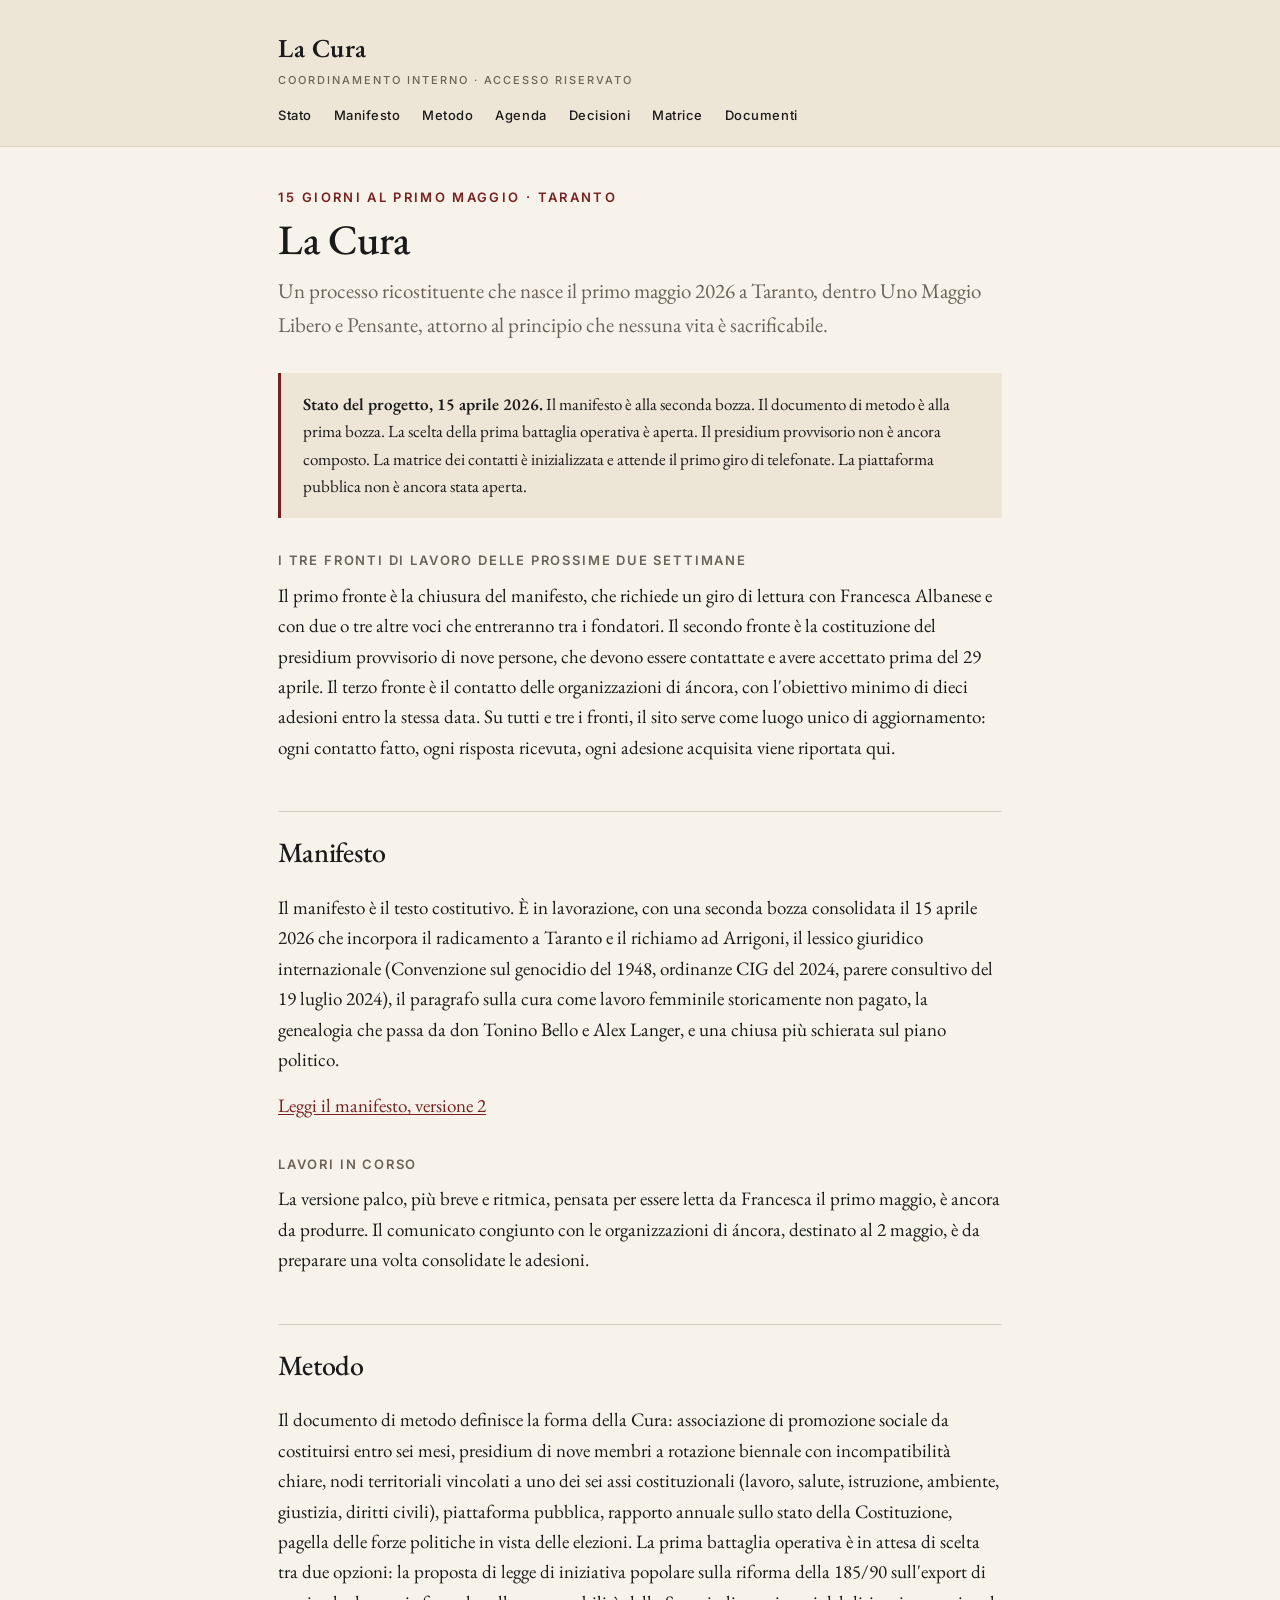
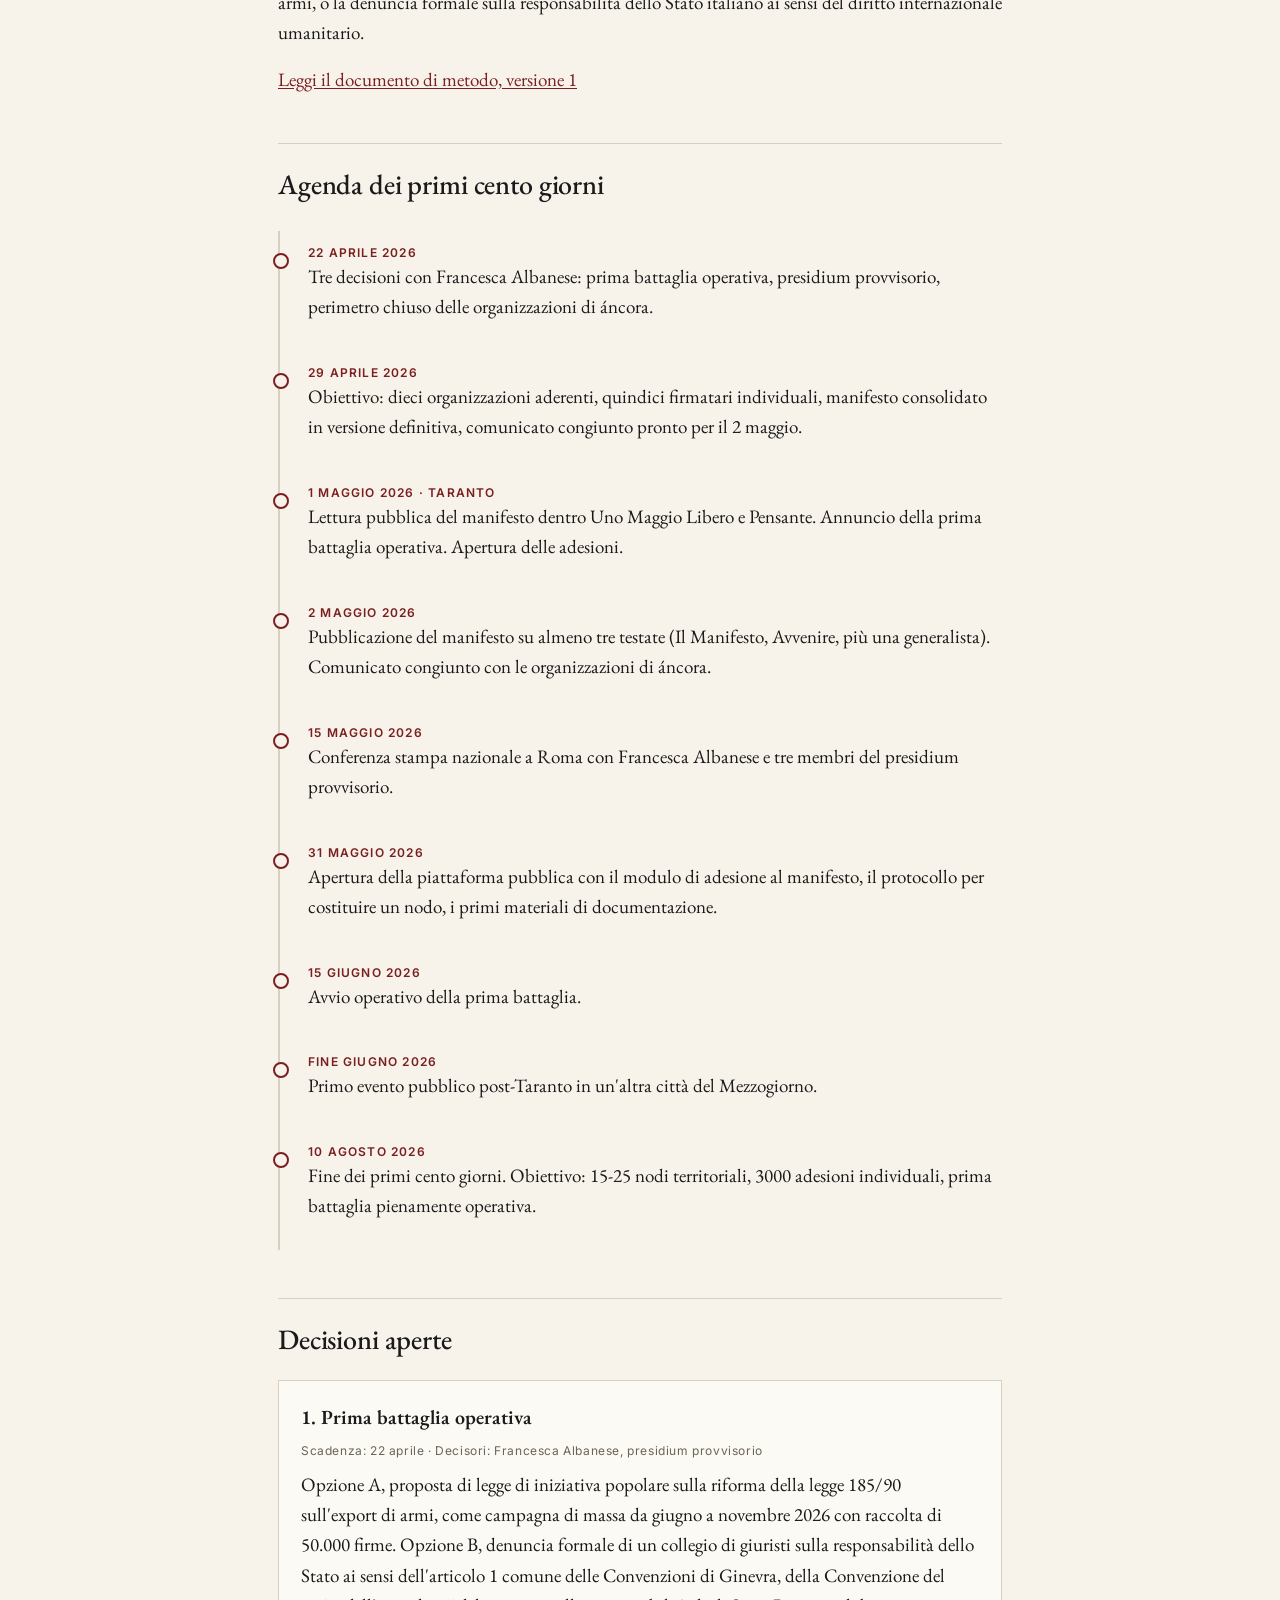
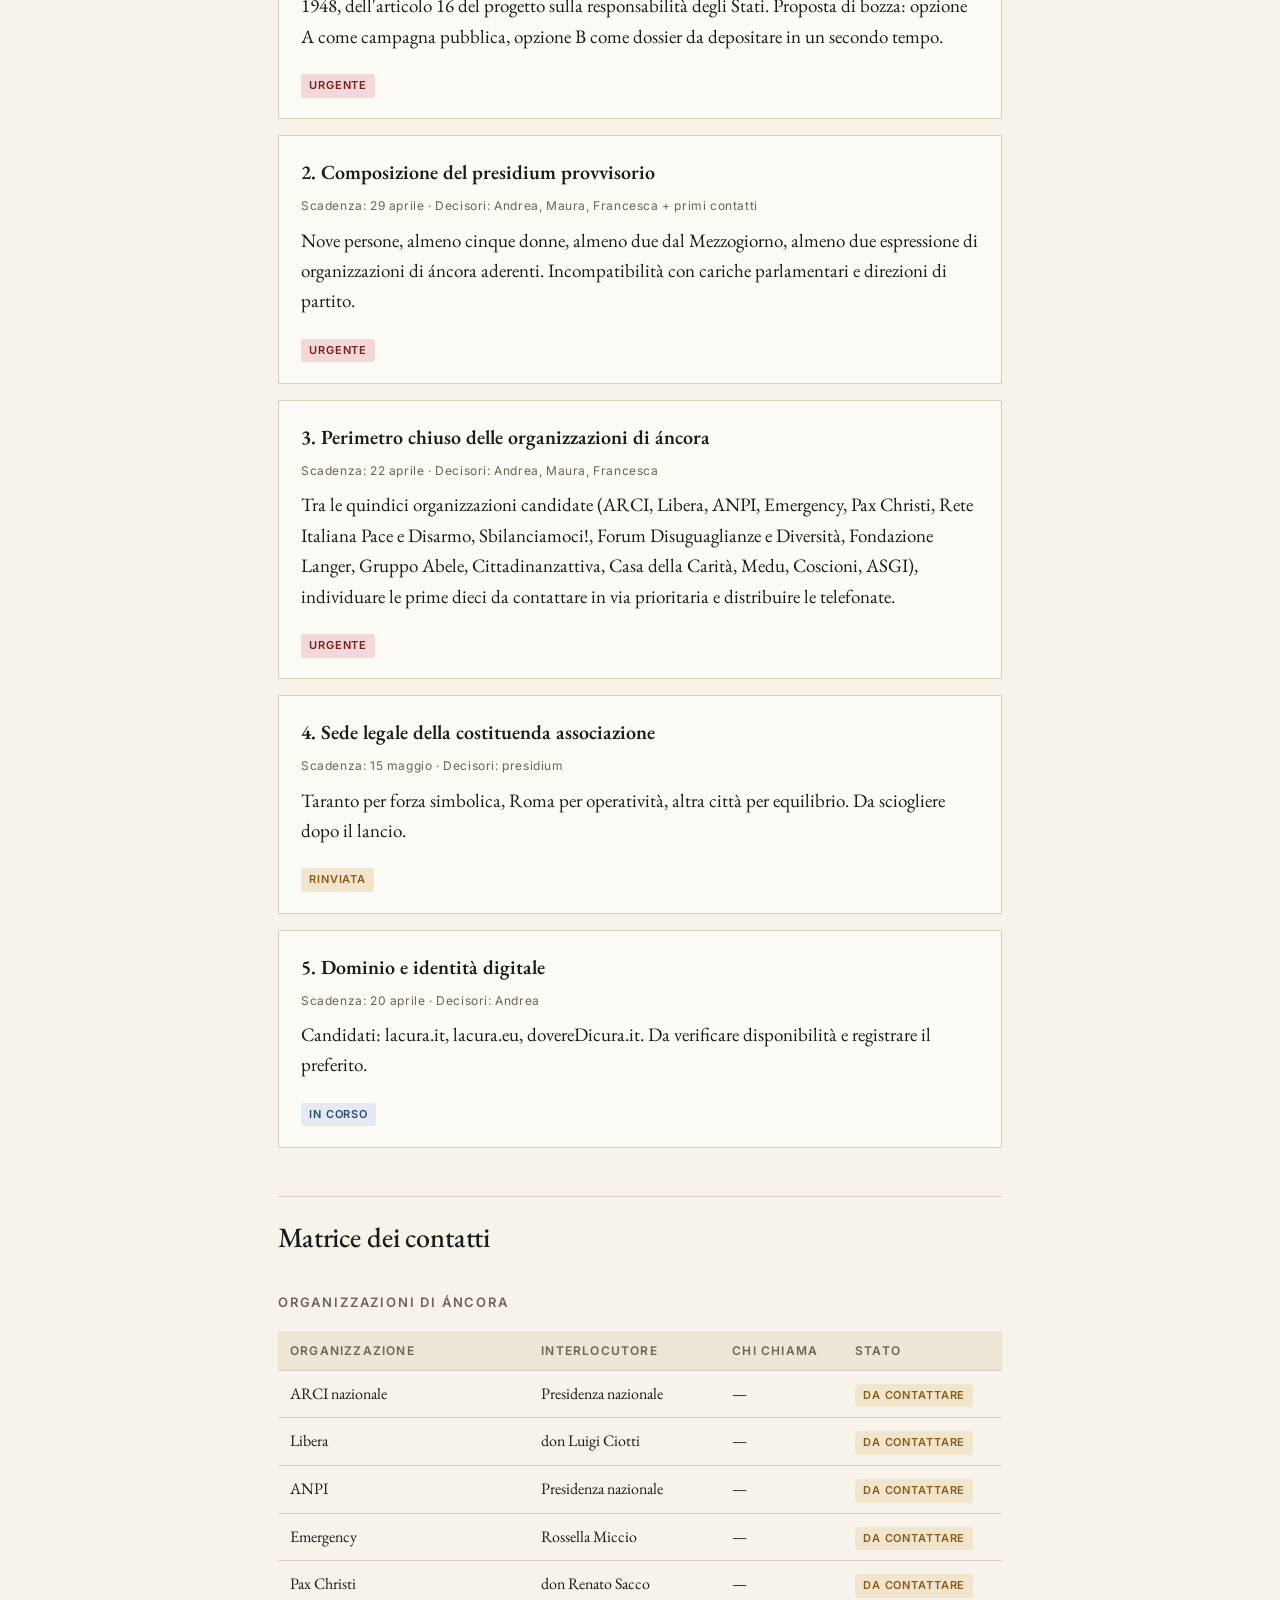
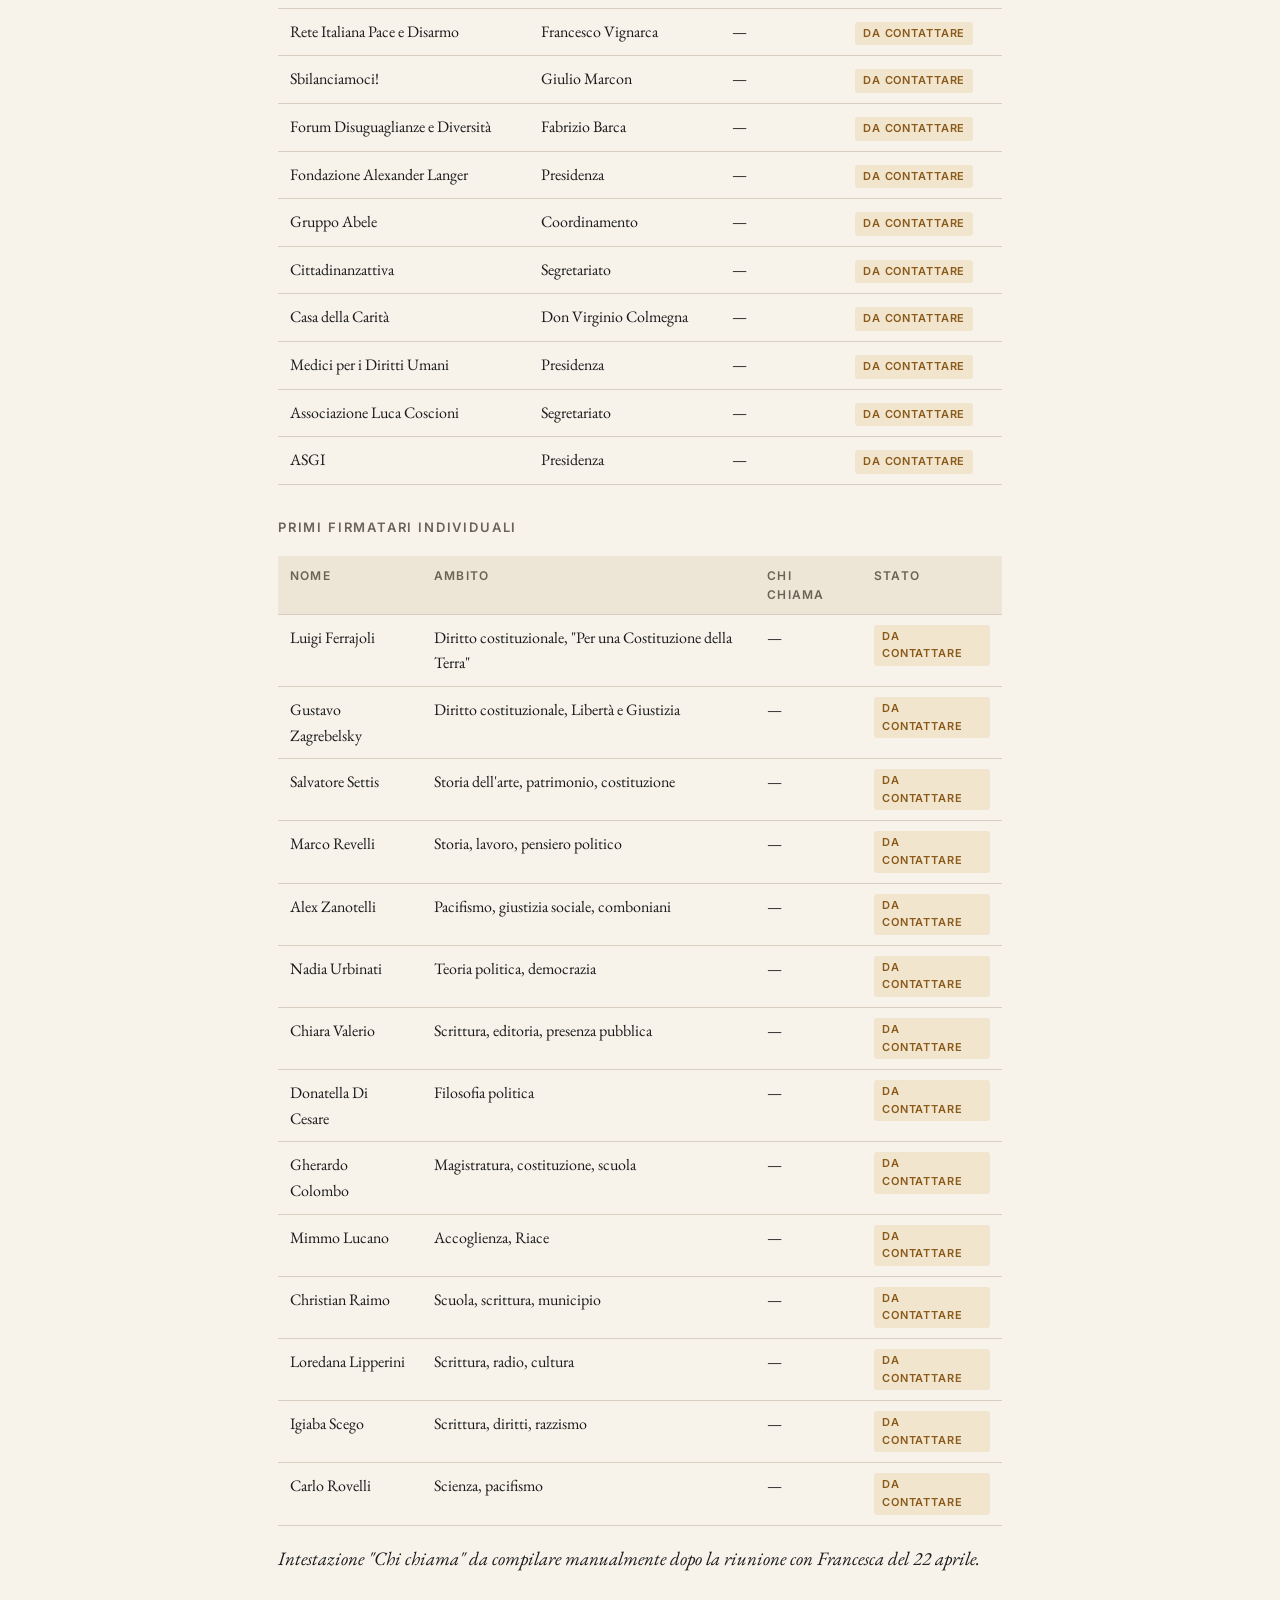
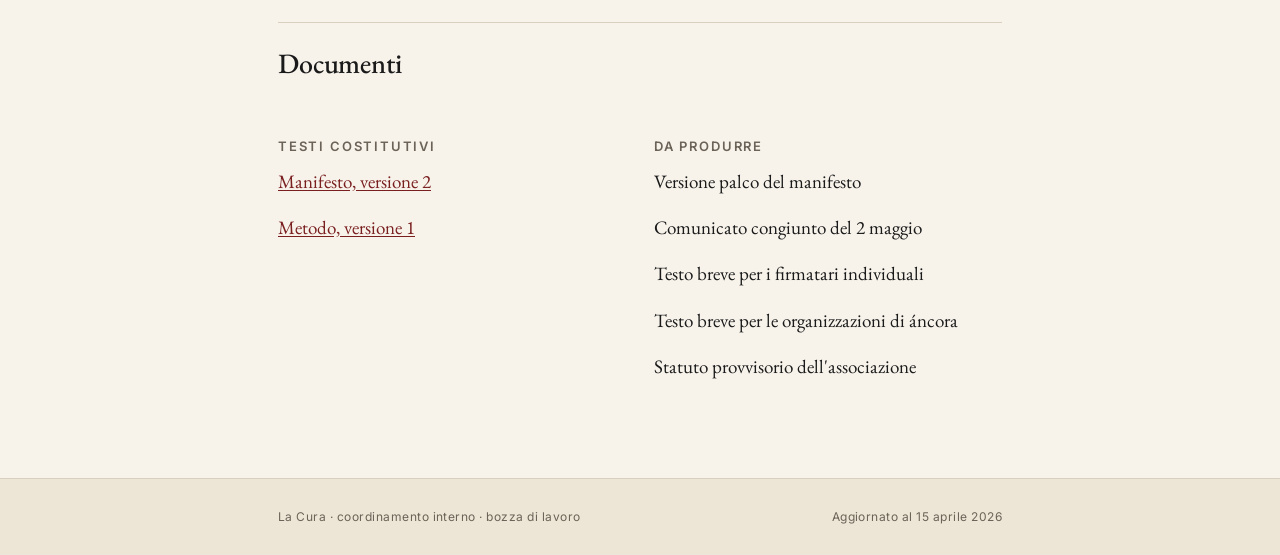
==== index.html @ 4c67136c "Add files via upload" ====
<!DOCTYPE html>
<html lang="it">
<head>
<meta charset="UTF-8">
<meta name="viewport" content="width=device-width, initial-scale=1.0">
<meta name="robots" content="noindex, nofollow">
<title>La Cura — coordinamento interno</title>
<link rel="preconnect" href="https://fonts.googleapis.com">
<link rel="preconnect" href="https://fonts.gstatic.com" crossorigin>
<link href="https://fonts.googleapis.com/css2?family=EB+Garamond:ital,wght@0,400;0,500;0,600;1,400&family=Inter:wght@400;500;600&display=swap" rel="stylesheet">
<style>
  :root {
    --bg: #F7F3EB;
    --ink: #1A1A1A;
    --muted: #6B6357;
    --line: #D8CFC0;
    --accent: #7A1F1F;
    --soft: #EDE6D6;
  }
  * { box-sizing: border-box; }
  html, body { margin: 0; padding: 0; }
  body {
    background: var(--bg);
    color: var(--ink);
    font-family: 'EB Garamond', Georgia, serif;
    font-size: 19px;
    line-height: 1.6;
    -webkit-font-smoothing: antialiased;
  }
  .container {
    max-width: 780px;
    margin: 0 auto;
    padding: 0 28px;
  }
  header.site {
    border-bottom: 1px solid var(--line);
    padding: 28px 0 20px;
    margin-bottom: 40px;
    background: var(--soft);
  }
  header.site .container {
    display: flex;
    justify-content: space-between;
    align-items: baseline;
    flex-wrap: wrap;
    gap: 16px;
  }
  .brand {
    font-family: 'EB Garamond', serif;
    font-weight: 600;
    font-size: 26px;
    letter-spacing: 0.02em;
  }
  .brand small {
    display: block;
    font-family: 'Inter', sans-serif;
    font-size: 11px;
    font-weight: 500;
    text-transform: uppercase;
    letter-spacing: 0.18em;
    color: var(--muted);
    margin-top: 2px;
  }
  nav ul {
    list-style: none;
    padding: 0;
    margin: 0;
    display: flex;
    gap: 22px;
    flex-wrap: wrap;
    font-family: 'Inter', sans-serif;
    font-size: 13px;
    font-weight: 500;
    letter-spacing: 0.04em;
  }
  nav a {
    color: var(--ink);
    text-decoration: none;
    border-bottom: 1px solid transparent;
    padding-bottom: 2px;
  }
  nav a:hover { border-bottom-color: var(--accent); }
  h1 {
    font-family: 'EB Garamond', serif;
    font-weight: 500;
    font-size: 42px;
    line-height: 1.15;
    margin: 0 0 10px;
    letter-spacing: -0.01em;
  }
  h2 {
    font-family: 'EB Garamond', serif;
    font-weight: 500;
    font-size: 28px;
    margin: 48px 0 18px;
    padding-top: 18px;
    border-top: 1px solid var(--line);
    letter-spacing: -0.005em;
  }
  h3 {
    font-family: 'Inter', sans-serif;
    font-weight: 600;
    font-size: 13px;
    letter-spacing: 0.14em;
    text-transform: uppercase;
    color: var(--muted);
    margin: 32px 0 10px;
  }
  p { margin: 0 0 16px; }
  .lead {
    font-size: 21px;
    color: var(--muted);
    margin-bottom: 32px;
  }
  .status {
    background: var(--soft);
    border-left: 3px solid var(--accent);
    padding: 18px 22px;
    margin: 24px 0;
    font-size: 17px;
  }
  .status strong { font-weight: 600; }
  .countdown {
    font-family: 'Inter', sans-serif;
    font-size: 13px;
    text-transform: uppercase;
    letter-spacing: 0.18em;
    color: var(--accent);
    font-weight: 600;
    margin-bottom: 8px;
  }
  table {
    width: 100%;
    border-collapse: collapse;
    font-size: 16px;
    margin: 18px 0;
  }
  th, td {
    text-align: left;
    padding: 10px 12px;
    border-bottom: 1px solid var(--line);
    vertical-align: top;
  }
  th {
    font-family: 'Inter', sans-serif;
    font-size: 12px;
    font-weight: 600;
    text-transform: uppercase;
    letter-spacing: 0.1em;
    color: var(--muted);
    background: var(--soft);
  }
  .tag {
    display: inline-block;
    font-family: 'Inter', sans-serif;
    font-size: 11px;
    font-weight: 600;
    letter-spacing: 0.08em;
    text-transform: uppercase;
    padding: 3px 8px;
    border-radius: 3px;
    background: var(--soft);
    color: var(--muted);
  }
  .tag.todo { background: #F2E5CE; color: #8A5A1A; }
  .tag.doing { background: #E5EAF2; color: #2A4A7A; }
  .tag.done { background: #DBE8D8; color: #3A6A3A; }
  .tag.hot { background: #F2D8D8; color: var(--accent); }
  .timeline {
    list-style: none;
    padding: 0;
    margin: 24px 0;
    border-left: 2px solid var(--line);
  }
  .timeline li {
    position: relative;
    padding: 12px 0 12px 28px;
    margin-left: 0;
  }
  .timeline li::before {
    content: '';
    position: absolute;
    left: -7px;
    top: 22px;
    width: 12px;
    height: 12px;
    background: var(--bg);
    border: 2px solid var(--accent);
    border-radius: 50%;
  }
  .timeline .date {
    font-family: 'Inter', sans-serif;
    font-size: 12px;
    font-weight: 600;
    letter-spacing: 0.1em;
    text-transform: uppercase;
    color: var(--accent);
  }
  .decision {
    border: 1px solid var(--line);
    padding: 20px 22px;
    margin: 16px 0;
    background: #FCFAF4;
  }
  .decision h4 {
    font-family: 'EB Garamond', serif;
    font-weight: 600;
    font-size: 20px;
    margin: 0 0 8px;
  }
  .decision .meta {
    font-family: 'Inter', sans-serif;
    font-size: 12px;
    color: var(--muted);
    letter-spacing: 0.05em;
    margin-bottom: 10px;
  }
  footer.site {
    margin-top: 80px;
    padding: 28px 0;
    border-top: 1px solid var(--line);
    background: var(--soft);
    color: var(--muted);
    font-family: 'Inter', sans-serif;
    font-size: 12px;
    letter-spacing: 0.04em;
  }
  footer.site .container {
    display: flex;
    justify-content: space-between;
    flex-wrap: wrap;
    gap: 12px;
  }
  a.inline {
    color: var(--accent);
    text-decoration: underline;
    text-underline-offset: 2px;
  }
  .two-col {
    display: grid;
    grid-template-columns: 1fr 1fr;
    gap: 28px;
  }
  @media (max-width: 640px) {
    h1 { font-size: 34px; }
    .two-col { grid-template-columns: 1fr; }
    body { font-size: 17px; }
  }
</style>
</head>
<body>

<header class="site">
  <div class="container">
    <div class="brand">
      La Cura
      <small>Coordinamento interno · accesso riservato</small>
    </div>
    <nav>
      <ul>
        <li><a href="#stato">Stato</a></li>
        <li><a href="#manifesto">Manifesto</a></li>
        <li><a href="#metodo">Metodo</a></li>
        <li><a href="#agenda">Agenda</a></li>
        <li><a href="#decisioni">Decisioni</a></li>
        <li><a href="#matrice">Matrice</a></li>
        <li><a href="#documenti">Documenti</a></li>
      </ul>
    </nav>
  </div>
</header>

<main class="container">

  <section id="stato">
    <div class="countdown">15 giorni al primo maggio · Taranto</div>
    <h1>La Cura</h1>
    <p class="lead">Un processo ricostituente che nasce il primo maggio 2026 a Taranto, dentro Uno Maggio Libero e Pensante, attorno al principio che nessuna vita è sacrificabile.</p>

    <div class="status">
      <strong>Stato del progetto, 15 aprile 2026.</strong> Il manifesto è alla seconda bozza. Il documento di metodo è alla prima bozza. La scelta della prima battaglia operativa è aperta. Il presidium provvisorio non è ancora composto. La matrice dei contatti è inizializzata e attende il primo giro di telefonate. La piattaforma pubblica non è ancora stata aperta.
    </div>

    <h3>I tre fronti di lavoro delle prossime due settimane</h3>
    <p>Il primo fronte è la chiusura del manifesto, che richiede un giro di lettura con Francesca Albanese e con due o tre altre voci che entreranno tra i fondatori. Il secondo fronte è la costituzione del presidium provvisorio di nove persone, che devono essere contattate e avere accettato prima del 29 aprile. Il terzo fronte è il contatto delle organizzazioni di áncora, con l'obiettivo minimo di dieci adesioni entro la stessa data. Su tutti e tre i fronti, il sito serve come luogo unico di aggiornamento: ogni contatto fatto, ogni risposta ricevuta, ogni adesione acquisita viene riportata qui.</p>
  </section>

  <section id="manifesto">
    <h2>Manifesto</h2>
    <p>Il manifesto è il testo costitutivo. È in lavorazione, con una seconda bozza consolidata il 15 aprile 2026 che incorpora il radicamento a Taranto e il richiamo ad Arrigoni, il lessico giuridico internazionale (Convenzione sul genocidio del 1948, ordinanze CIG del 2024, parere consultivo del 19 luglio 2024), il paragrafo sulla cura come lavoro femminile storicamente non pagato, la genealogia che passa da don Tonino Bello e Alex Langer, e una chiusa più schierata sul piano politico.</p>
    <p><a class="inline" href="manifesto.html">Leggi il manifesto, versione 2</a></p>
    <h3>Lavori in corso</h3>
    <p>La versione palco, più breve e ritmica, pensata per essere letta da Francesca il primo maggio, è ancora da produrre. Il comunicato congiunto con le organizzazioni di áncora, destinato al 2 maggio, è da preparare una volta consolidate le adesioni.</p>
  </section>

  <section id="metodo">
    <h2>Metodo</h2>
    <p>Il documento di metodo definisce la forma della Cura: associazione di promozione sociale da costituirsi entro sei mesi, presidium di nove membri a rotazione biennale con incompatibilità chiare, nodi territoriali vincolati a uno dei sei assi costituzionali (lavoro, salute, istruzione, ambiente, giustizia, diritti civili), piattaforma pubblica, rapporto annuale sullo stato della Costituzione, pagella delle forze politiche in vista delle elezioni. La prima battaglia operativa è in attesa di scelta tra due opzioni: la proposta di legge di iniziativa popolare sulla riforma della 185/90 sull'export di armi, o la denuncia formale sulla responsabilità dello Stato italiano ai sensi del diritto internazionale umanitario.</p>
    <p><a class="inline" href="metodo.html">Leggi il documento di metodo, versione 1</a></p>
  </section>

  <section id="agenda">
    <h2>Agenda dei primi cento giorni</h2>
    <ul class="timeline">
      <li>
        <div class="date">22 aprile 2026</div>
        <p>Tre decisioni con Francesca Albanese: prima battaglia operativa, presidium provvisorio, perimetro chiuso delle organizzazioni di áncora.</p>
      </li>
      <li>
        <div class="date">29 aprile 2026</div>
        <p>Obiettivo: dieci organizzazioni aderenti, quindici firmatari individuali, manifesto consolidato in versione definitiva, comunicato congiunto pronto per il 2 maggio.</p>
      </li>
      <li>
        <div class="date">1 maggio 2026 · Taranto</div>
        <p>Lettura pubblica del manifesto dentro Uno Maggio Libero e Pensante. Annuncio della prima battaglia operativa. Apertura delle adesioni.</p>
      </li>
      <li>
        <div class="date">2 maggio 2026</div>
        <p>Pubblicazione del manifesto su almeno tre testate (Il Manifesto, Avvenire, più una generalista). Comunicato congiunto con le organizzazioni di áncora.</p>
      </li>
      <li>
        <div class="date">15 maggio 2026</div>
        <p>Conferenza stampa nazionale a Roma con Francesca Albanese e tre membri del presidium provvisorio.</p>
      </li>
      <li>
        <div class="date">31 maggio 2026</div>
        <p>Apertura della piattaforma pubblica con il modulo di adesione al manifesto, il protocollo per costituire un nodo, i primi materiali di documentazione.</p>
      </li>
      <li>
        <div class="date">15 giugno 2026</div>
        <p>Avvio operativo della prima battaglia.</p>
      </li>
      <li>
        <div class="date">Fine giugno 2026</div>
        <p>Primo evento pubblico post-Taranto in un'altra città del Mezzogiorno.</p>
      </li>
      <li>
        <div class="date">10 agosto 2026</div>
        <p>Fine dei primi cento giorni. Obiettivo: 15-25 nodi territoriali, 3000 adesioni individuali, prima battaglia pienamente operativa.</p>
      </li>
    </ul>
  </section>

  <section id="decisioni">
    <h2>Decisioni aperte</h2>

    <div class="decision">
      <h4>1. Prima battaglia operativa</h4>
      <div class="meta">Scadenza: 22 aprile · Decisori: Francesca Albanese, presidium provvisorio</div>
      <p>Opzione A, proposta di legge di iniziativa popolare sulla riforma della legge 185/90 sull'export di armi, come campagna di massa da giugno a novembre 2026 con raccolta di 50.000 firme. Opzione B, denuncia formale di un collegio di giuristi sulla responsabilità dello Stato ai sensi dell'articolo 1 comune delle Convenzioni di Ginevra, della Convenzione del 1948, dell'articolo 16 del progetto sulla responsabilità degli Stati. Proposta di bozza: opzione A come campagna pubblica, opzione B come dossier da depositare in un secondo tempo.</p>
      <span class="tag hot">Urgente</span>
    </div>

    <div class="decision">
      <h4>2. Composizione del presidium provvisorio</h4>
      <div class="meta">Scadenza: 29 aprile · Decisori: Andrea, Maura, Francesca + primi contatti</div>
      <p>Nove persone, almeno cinque donne, almeno due dal Mezzogiorno, almeno due espressione di organizzazioni di áncora aderenti. Incompatibilità con cariche parlamentari e direzioni di partito.</p>
      <span class="tag hot">Urgente</span>
    </div>

    <div class="decision">
      <h4>3. Perimetro chiuso delle organizzazioni di áncora</h4>
      <div class="meta">Scadenza: 22 aprile · Decisori: Andrea, Maura, Francesca</div>
      <p>Tra le quindici organizzazioni candidate (ARCI, Libera, ANPI, Emergency, Pax Christi, Rete Italiana Pace e Disarmo, Sbilanciamoci!, Forum Disuguaglianze e Diversità, Fondazione Langer, Gruppo Abele, Cittadinanzattiva, Casa della Carità, Medu, Coscioni, ASGI), individuare le prime dieci da contattare in via prioritaria e distribuire le telefonate.</p>
      <span class="tag hot">Urgente</span>
    </div>

    <div class="decision">
      <h4>4. Sede legale della costituenda associazione</h4>
      <div class="meta">Scadenza: 15 maggio · Decisori: presidium</div>
      <p>Taranto per forza simbolica, Roma per operatività, altra città per equilibrio. Da sciogliere dopo il lancio.</p>
      <span class="tag todo">Rinviata</span>
    </div>

    <div class="decision">
      <h4>5. Dominio e identità digitale</h4>
      <div class="meta">Scadenza: 20 aprile · Decisori: Andrea</div>
      <p>Candidati: lacura.it, lacura.eu, dovereDicura.it. Da verificare disponibilità e registrare il preferito.</p>
      <span class="tag doing">In corso</span>
    </div>

  </section>

  <section id="matrice">
    <h2>Matrice dei contatti</h2>

    <h3>Organizzazioni di áncora</h3>
    <table>
      <thead>
        <tr>
          <th>Organizzazione</th>
          <th>Interlocutore</th>
          <th>Chi chiama</th>
          <th>Stato</th>
        </tr>
      </thead>
      <tbody>
        <tr><td>ARCI nazionale</td><td>Presidenza nazionale</td><td>—</td><td><span class="tag todo">Da contattare</span></td></tr>
        <tr><td>Libera</td><td>don Luigi Ciotti</td><td>—</td><td><span class="tag todo">Da contattare</span></td></tr>
        <tr><td>ANPI</td><td>Presidenza nazionale</td><td>—</td><td><span class="tag todo">Da contattare</span></td></tr>
        <tr><td>Emergency</td><td>Rossella Miccio</td><td>—</td><td><span class="tag todo">Da contattare</span></td></tr>
        <tr><td>Pax Christi</td><td>don Renato Sacco</td><td>—</td><td><span class="tag todo">Da contattare</span></td></tr>
        <tr><td>Rete Italiana Pace e Disarmo</td><td>Francesco Vignarca</td><td>—</td><td><span class="tag todo">Da contattare</span></td></tr>
        <tr><td>Sbilanciamoci!</td><td>Giulio Marcon</td><td>—</td><td><span class="tag todo">Da contattare</span></td></tr>
        <tr><td>Forum Disuguaglianze e Diversità</td><td>Fabrizio Barca</td><td>—</td><td><span class="tag todo">Da contattare</span></td></tr>
        <tr><td>Fondazione Alexander Langer</td><td>Presidenza</td><td>—</td><td><span class="tag todo">Da contattare</span></td></tr>
        <tr><td>Gruppo Abele</td><td>Coordinamento</td><td>—</td><td><span class="tag todo">Da contattare</span></td></tr>
        <tr><td>Cittadinanzattiva</td><td>Segretariato</td><td>—</td><td><span class="tag todo">Da contattare</span></td></tr>
        <tr><td>Casa della Carità</td><td>Don Virginio Colmegna</td><td>—</td><td><span class="tag todo">Da contattare</span></td></tr>
        <tr><td>Medici per i Diritti Umani</td><td>Presidenza</td><td>—</td><td><span class="tag todo">Da contattare</span></td></tr>
        <tr><td>Associazione Luca Coscioni</td><td>Segretariato</td><td>—</td><td><span class="tag todo">Da contattare</span></td></tr>
        <tr><td>ASGI</td><td>Presidenza</td><td>—</td><td><span class="tag todo">Da contattare</span></td></tr>
      </tbody>
    </table>

    <h3>Primi firmatari individuali</h3>
    <table>
      <thead>
        <tr>
          <th>Nome</th>
          <th>Ambito</th>
          <th>Chi chiama</th>
          <th>Stato</th>
        </tr>
      </thead>
      <tbody>
        <tr><td>Luigi Ferrajoli</td><td>Diritto costituzionale, "Per una Costituzione della Terra"</td><td>—</td><td><span class="tag todo">Da contattare</span></td></tr>
        <tr><td>Gustavo Zagrebelsky</td><td>Diritto costituzionale, Libertà e Giustizia</td><td>—</td><td><span class="tag todo">Da contattare</span></td></tr>
        <tr><td>Salvatore Settis</td><td>Storia dell'arte, patrimonio, costituzione</td><td>—</td><td><span class="tag todo">Da contattare</span></td></tr>
        <tr><td>Marco Revelli</td><td>Storia, lavoro, pensiero politico</td><td>—</td><td><span class="tag todo">Da contattare</span></td></tr>
        <tr><td>Alex Zanotelli</td><td>Pacifismo, giustizia sociale, comboniani</td><td>—</td><td><span class="tag todo">Da contattare</span></td></tr>
        <tr><td>Nadia Urbinati</td><td>Teoria politica, democrazia</td><td>—</td><td><span class="tag todo">Da contattare</span></td></tr>
        <tr><td>Chiara Valerio</td><td>Scrittura, editoria, presenza pubblica</td><td>—</td><td><span class="tag todo">Da contattare</span></td></tr>
        <tr><td>Donatella Di Cesare</td><td>Filosofia politica</td><td>—</td><td><span class="tag todo">Da contattare</span></td></tr>
        <tr><td>Gherardo Colombo</td><td>Magistratura, costituzione, scuola</td><td>—</td><td><span class="tag todo">Da contattare</span></td></tr>
        <tr><td>Mimmo Lucano</td><td>Accoglienza, Riace</td><td>—</td><td><span class="tag todo">Da contattare</span></td></tr>
        <tr><td>Christian Raimo</td><td>Scuola, scrittura, municipio</td><td>—</td><td><span class="tag todo">Da contattare</span></td></tr>
        <tr><td>Loredana Lipperini</td><td>Scrittura, radio, cultura</td><td>—</td><td><span class="tag todo">Da contattare</span></td></tr>
        <tr><td>Igiaba Scego</td><td>Scrittura, diritti, razzismo</td><td>—</td><td><span class="tag todo">Da contattare</span></td></tr>
        <tr><td>Carlo Rovelli</td><td>Scienza, pacifismo</td><td>—</td><td><span class="tag todo">Da contattare</span></td></tr>
      </tbody>
    </table>
    <p><em>Intestazione "Chi chiama" da compilare manualmente dopo la riunione con Francesca del 22 aprile.</em></p>
  </section>

  <section id="documenti">
    <h2>Documenti</h2>
    <div class="two-col">
      <div>
        <h3>Testi costitutivi</h3>
        <p><a class="inline" href="manifesto.html">Manifesto, versione 2</a></p>
        <p><a class="inline" href="metodo.html">Metodo, versione 1</a></p>
      </div>
      <div>
        <h3>Da produrre</h3>
        <p>Versione palco del manifesto</p>
        <p>Comunicato congiunto del 2 maggio</p>
        <p>Testo breve per i firmatari individuali</p>
        <p>Testo breve per le organizzazioni di áncora</p>
        <p>Statuto provvisorio dell'associazione</p>
      </div>
    </div>
  </section>

</main>

<footer class="site">
  <div class="container">
    <div>La Cura · coordinamento interno · bozza di lavoro</div>
    <div>Aggiornato al 15 aprile 2026</div>
  </div>
</footer>

</body>
</html>
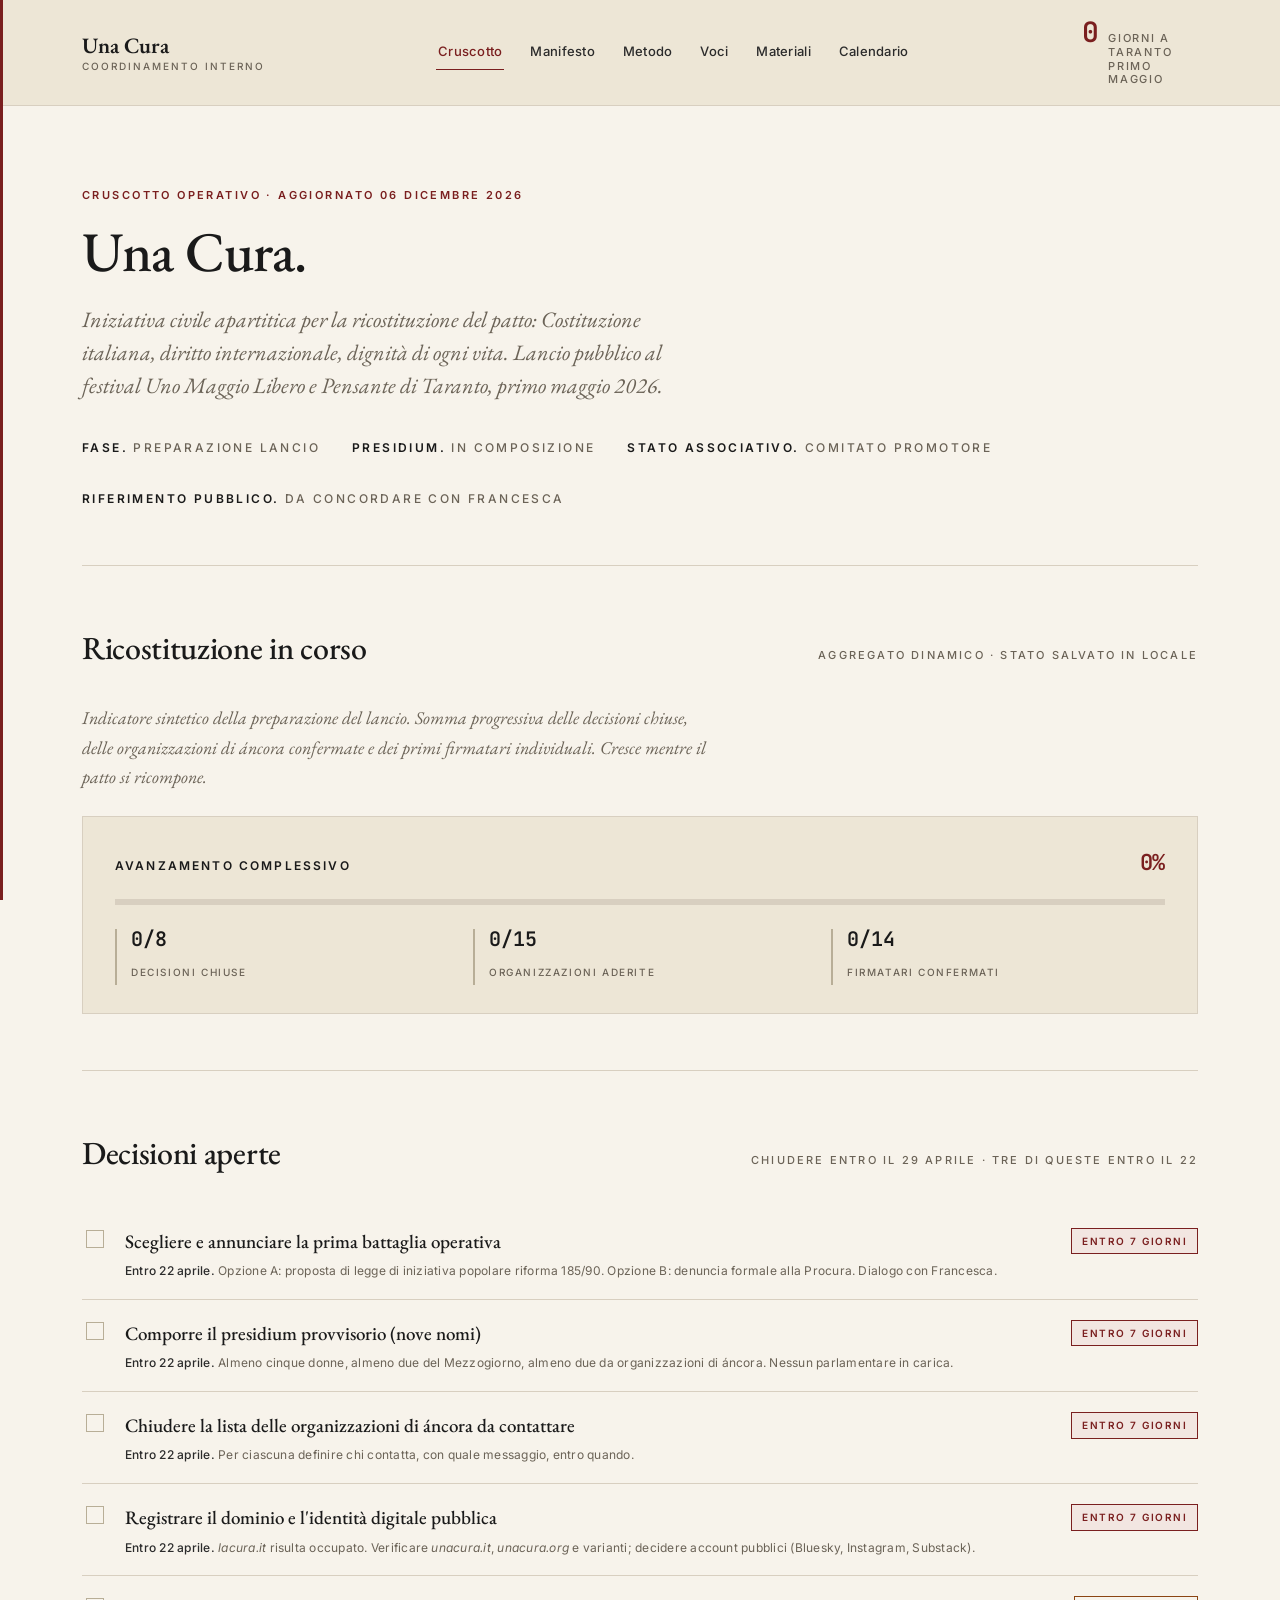
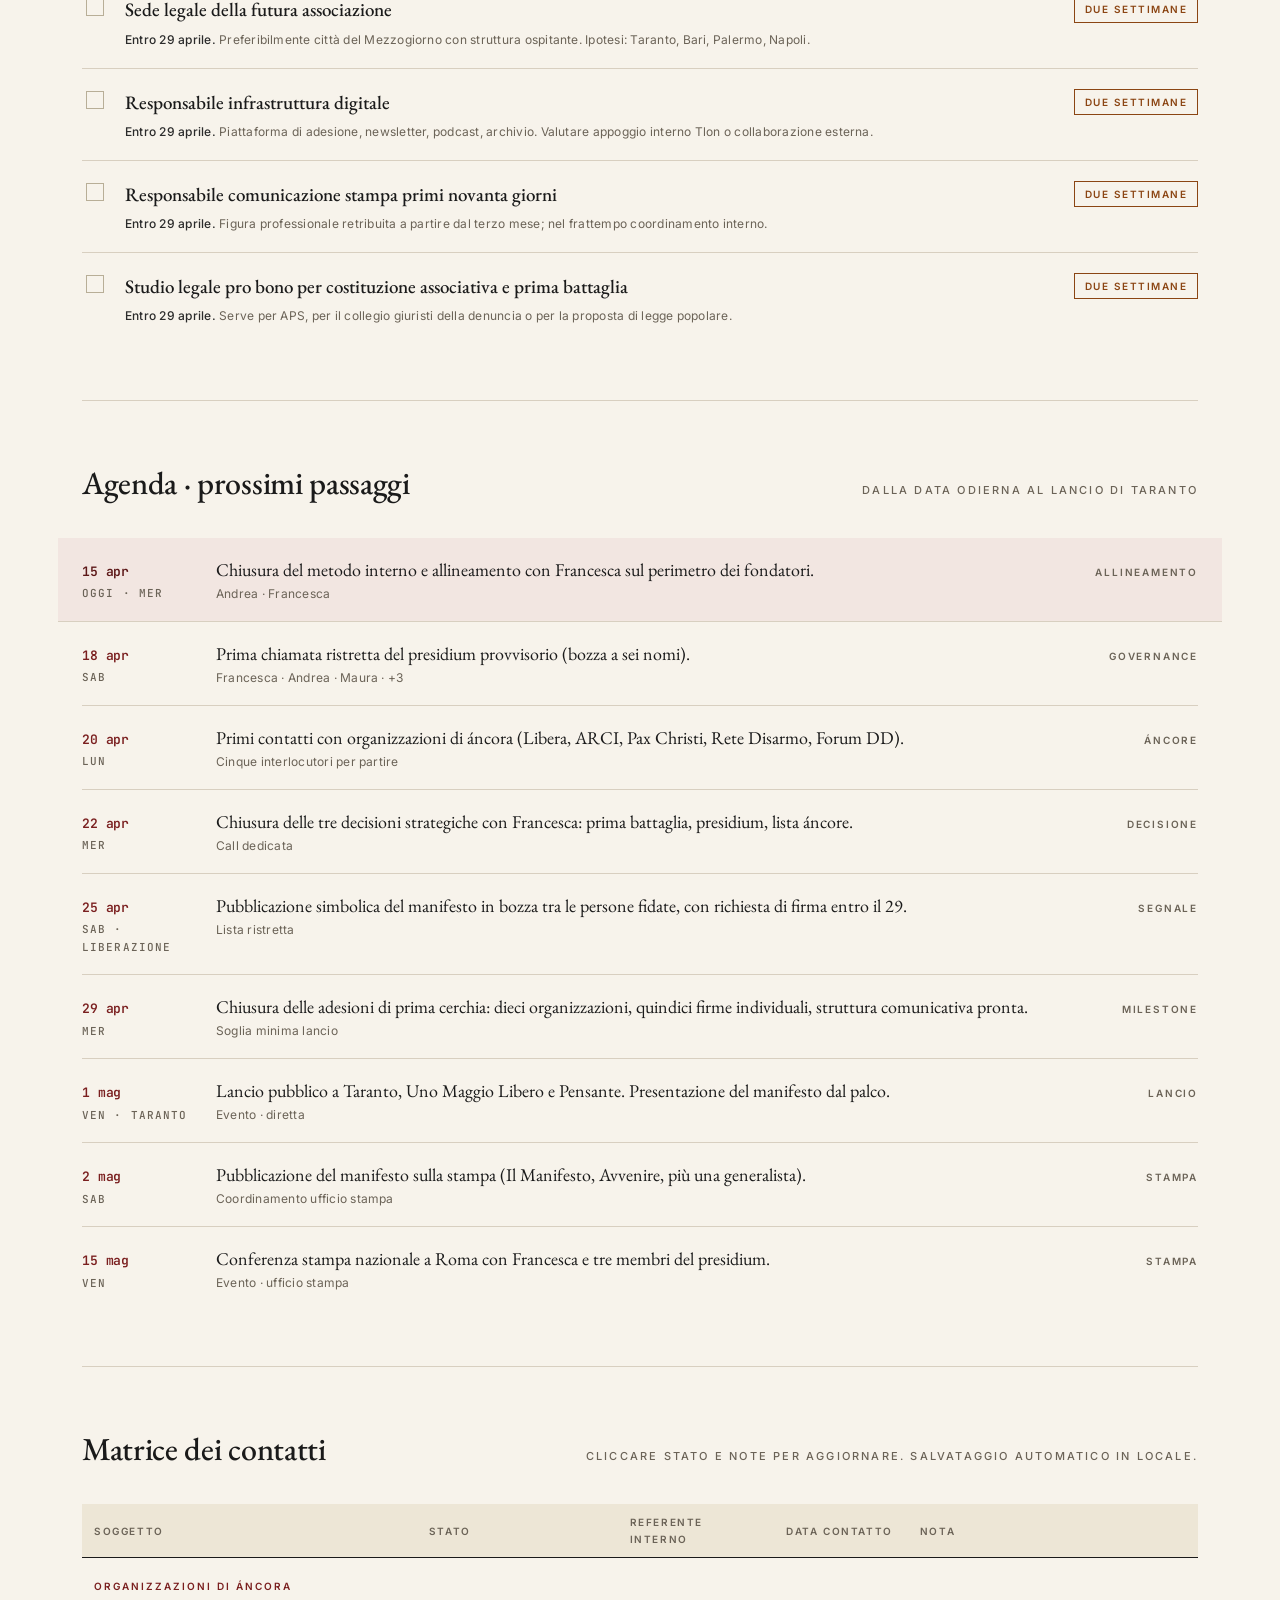
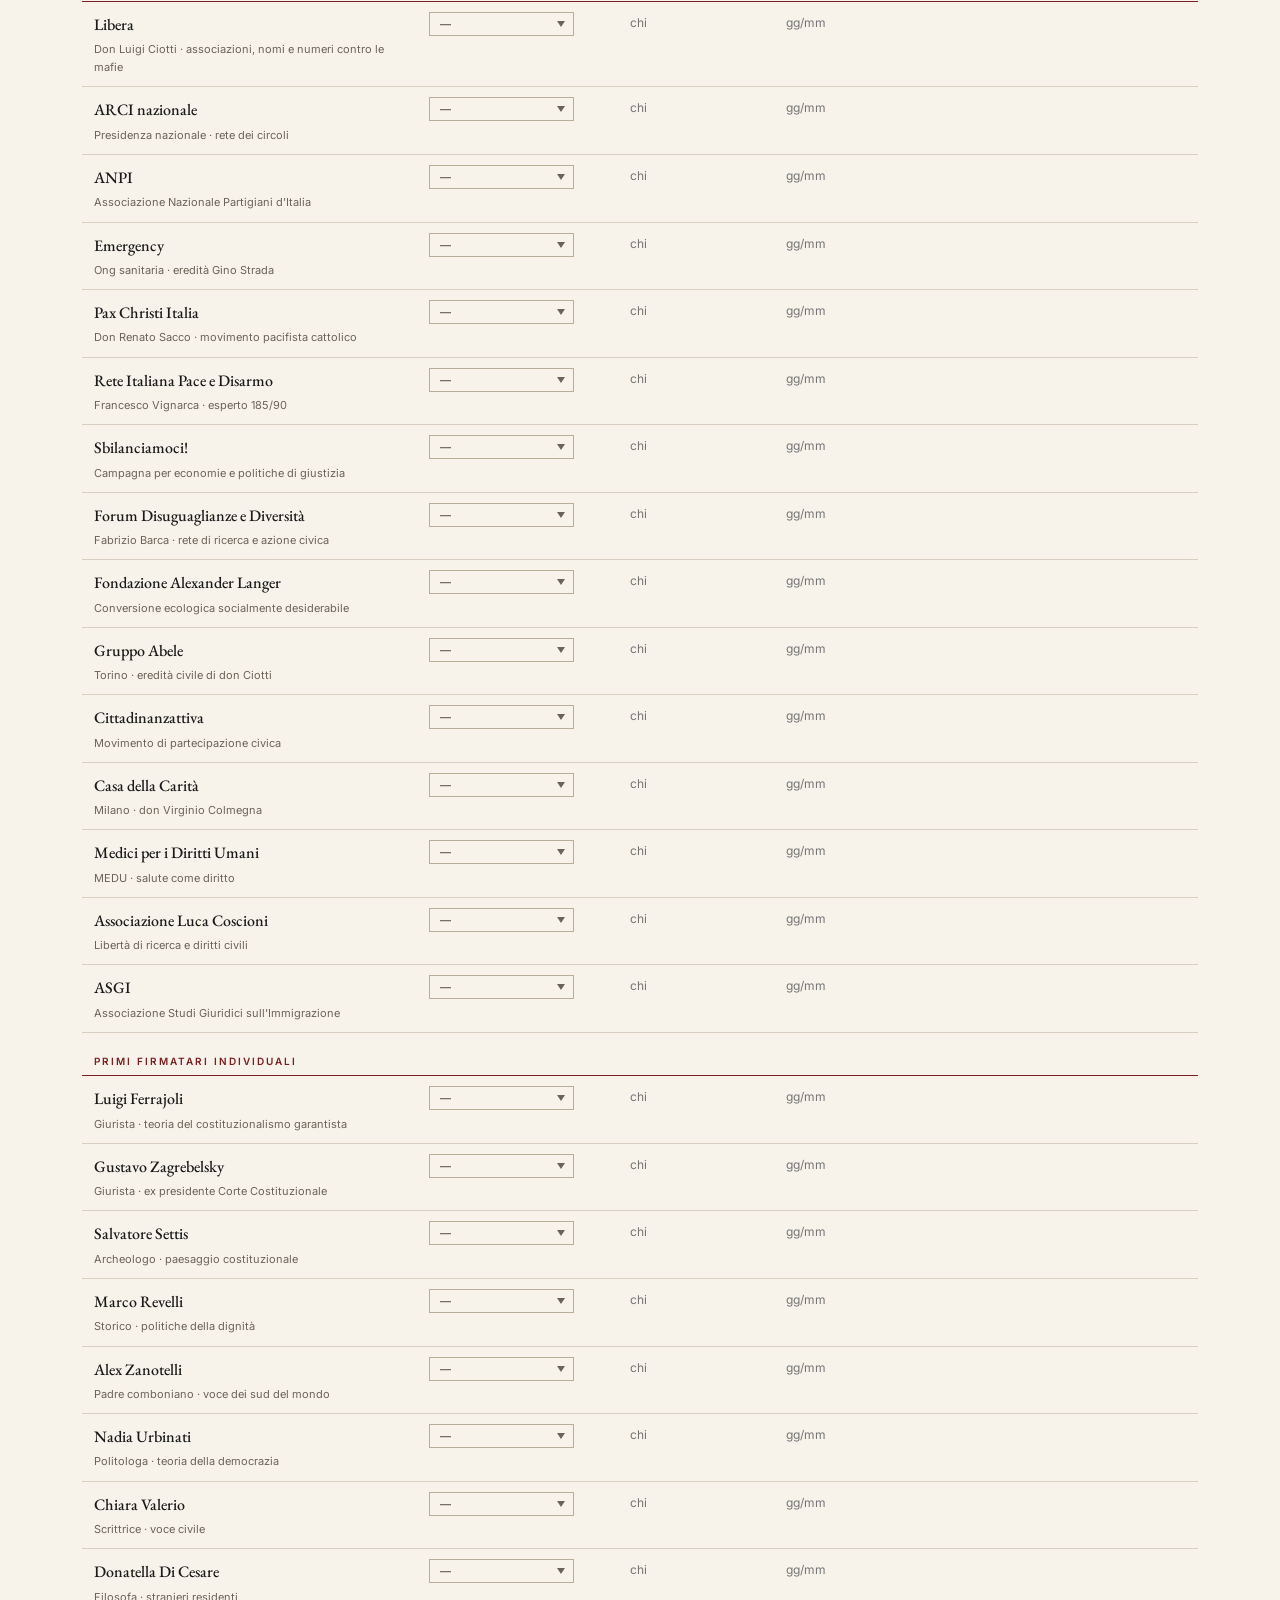
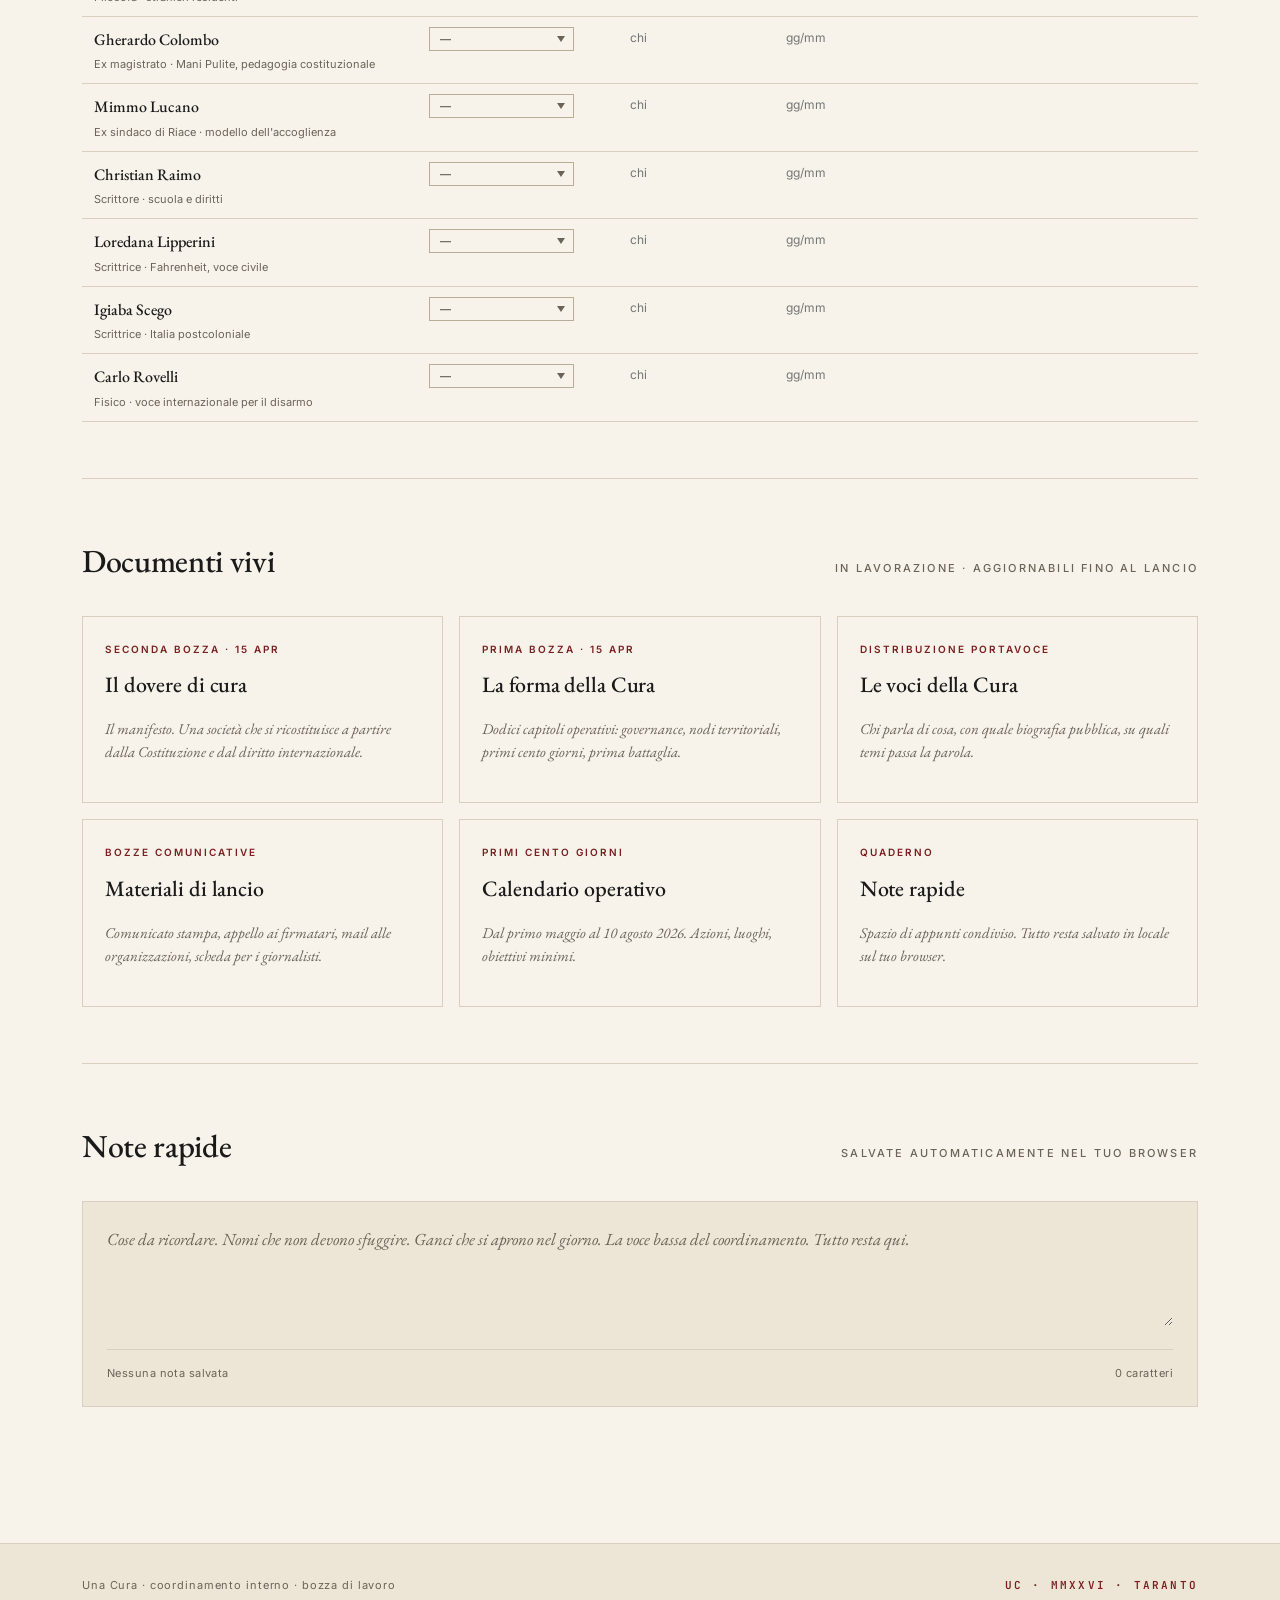
==== commit d48b4845: "Add files via upload" ====
--- a/index.html
+++ b/index.html
@@ -4,460 +4,479 @@
 <meta charset="UTF-8">
 <meta name="viewport" content="width=device-width, initial-scale=1.0">
 <meta name="robots" content="noindex, nofollow">
-<title>La Cura — coordinamento interno</title>
+<title>Una Cura — Coordinamento interno</title>
 <link rel="preconnect" href="https://fonts.googleapis.com">
 <link rel="preconnect" href="https://fonts.gstatic.com" crossorigin>
-<link href="https://fonts.googleapis.com/css2?family=EB+Garamond:ital,wght@0,400;0,500;0,600;1,400&family=Inter:wght@400;500;600&display=swap" rel="stylesheet">
-<style>
-  :root {
-    --bg: #F7F3EB;
-    --ink: #1A1A1A;
-    --muted: #6B6357;
-    --line: #D8CFC0;
-    --accent: #7A1F1F;
-    --soft: #EDE6D6;
-  }
-  * { box-sizing: border-box; }
-  html, body { margin: 0; padding: 0; }
-  body {
-    background: var(--bg);
-    color: var(--ink);
-    font-family: 'EB Garamond', Georgia, serif;
-    font-size: 19px;
-    line-height: 1.6;
-    -webkit-font-smoothing: antialiased;
-  }
-  .container {
-    max-width: 780px;
-    margin: 0 auto;
-    padding: 0 28px;
-  }
-  header.site {
-    border-bottom: 1px solid var(--line);
-    padding: 28px 0 20px;
-    margin-bottom: 40px;
-    background: var(--soft);
-  }
-  header.site .container {
-    display: flex;
-    justify-content: space-between;
-    align-items: baseline;
-    flex-wrap: wrap;
-    gap: 16px;
-  }
-  .brand {
-    font-family: 'EB Garamond', serif;
-    font-weight: 600;
-    font-size: 26px;
-    letter-spacing: 0.02em;
-  }
-  .brand small {
-    display: block;
-    font-family: 'Inter', sans-serif;
-    font-size: 11px;
-    font-weight: 500;
-    text-transform: uppercase;
-    letter-spacing: 0.18em;
-    color: var(--muted);
-    margin-top: 2px;
-  }
-  nav ul {
-    list-style: none;
-    padding: 0;
-    margin: 0;
-    display: flex;
-    gap: 22px;
-    flex-wrap: wrap;
-    font-family: 'Inter', sans-serif;
-    font-size: 13px;
-    font-weight: 500;
-    letter-spacing: 0.04em;
-  }
-  nav a {
-    color: var(--ink);
-    text-decoration: none;
-    border-bottom: 1px solid transparent;
-    padding-bottom: 2px;
-  }
-  nav a:hover { border-bottom-color: var(--accent); }
-  h1 {
-    font-family: 'EB Garamond', serif;
-    font-weight: 500;
-    font-size: 42px;
-    line-height: 1.15;
-    margin: 0 0 10px;
-    letter-spacing: -0.01em;
-  }
-  h2 {
-    font-family: 'EB Garamond', serif;
-    font-weight: 500;
-    font-size: 28px;
-    margin: 48px 0 18px;
-    padding-top: 18px;
-    border-top: 1px solid var(--line);
-    letter-spacing: -0.005em;
-  }
-  h3 {
-    font-family: 'Inter', sans-serif;
-    font-weight: 600;
-    font-size: 13px;
-    letter-spacing: 0.14em;
-    text-transform: uppercase;
-    color: var(--muted);
-    margin: 32px 0 10px;
-  }
-  p { margin: 0 0 16px; }
-  .lead {
-    font-size: 21px;
-    color: var(--muted);
-    margin-bottom: 32px;
-  }
-  .status {
-    background: var(--soft);
-    border-left: 3px solid var(--accent);
-    padding: 18px 22px;
-    margin: 24px 0;
-    font-size: 17px;
-  }
-  .status strong { font-weight: 600; }
-  .countdown {
-    font-family: 'Inter', sans-serif;
-    font-size: 13px;
-    text-transform: uppercase;
-    letter-spacing: 0.18em;
-    color: var(--accent);
-    font-weight: 600;
-    margin-bottom: 8px;
-  }
-  table {
-    width: 100%;
-    border-collapse: collapse;
-    font-size: 16px;
-    margin: 18px 0;
-  }
-  th, td {
-    text-align: left;
-    padding: 10px 12px;
-    border-bottom: 1px solid var(--line);
-    vertical-align: top;
-  }
-  th {
-    font-family: 'Inter', sans-serif;
-    font-size: 12px;
-    font-weight: 600;
-    text-transform: uppercase;
-    letter-spacing: 0.1em;
-    color: var(--muted);
-    background: var(--soft);
-  }
-  .tag {
-    display: inline-block;
-    font-family: 'Inter', sans-serif;
-    font-size: 11px;
-    font-weight: 600;
-    letter-spacing: 0.08em;
-    text-transform: uppercase;
-    padding: 3px 8px;
-    border-radius: 3px;
-    background: var(--soft);
-    color: var(--muted);
-  }
-  .tag.todo { background: #F2E5CE; color: #8A5A1A; }
-  .tag.doing { background: #E5EAF2; color: #2A4A7A; }
-  .tag.done { background: #DBE8D8; color: #3A6A3A; }
-  .tag.hot { background: #F2D8D8; color: var(--accent); }
-  .timeline {
-    list-style: none;
-    padding: 0;
-    margin: 24px 0;
-    border-left: 2px solid var(--line);
-  }
-  .timeline li {
-    position: relative;
-    padding: 12px 0 12px 28px;
-    margin-left: 0;
-  }
-  .timeline li::before {
-    content: '';
-    position: absolute;
-    left: -7px;
-    top: 22px;
-    width: 12px;
-    height: 12px;
-    background: var(--bg);
-    border: 2px solid var(--accent);
-    border-radius: 50%;
-  }
-  .timeline .date {
-    font-family: 'Inter', sans-serif;
-    font-size: 12px;
-    font-weight: 600;
-    letter-spacing: 0.1em;
-    text-transform: uppercase;
-    color: var(--accent);
-  }
-  .decision {
-    border: 1px solid var(--line);
-    padding: 20px 22px;
-    margin: 16px 0;
-    background: #FCFAF4;
-  }
-  .decision h4 {
-    font-family: 'EB Garamond', serif;
-    font-weight: 600;
-    font-size: 20px;
-    margin: 0 0 8px;
-  }
-  .decision .meta {
-    font-family: 'Inter', sans-serif;
-    font-size: 12px;
-    color: var(--muted);
-    letter-spacing: 0.05em;
-    margin-bottom: 10px;
-  }
-  footer.site {
-    margin-top: 80px;
-    padding: 28px 0;
-    border-top: 1px solid var(--line);
-    background: var(--soft);
-    color: var(--muted);
-    font-family: 'Inter', sans-serif;
-    font-size: 12px;
-    letter-spacing: 0.04em;
-  }
-  footer.site .container {
-    display: flex;
-    justify-content: space-between;
-    flex-wrap: wrap;
-    gap: 12px;
-  }
-  a.inline {
-    color: var(--accent);
-    text-decoration: underline;
-    text-underline-offset: 2px;
-  }
-  .two-col {
-    display: grid;
-    grid-template-columns: 1fr 1fr;
-    gap: 28px;
-  }
-  @media (max-width: 640px) {
-    h1 { font-size: 34px; }
-    .two-col { grid-template-columns: 1fr; }
-    body { font-size: 17px; }
-  }
-</style>
+<link href="https://fonts.googleapis.com/css2?family=EB+Garamond:ital,wght@0,400;0,500;0,600;1,400;1,500&family=Inter:wght@400;500;600&family=JetBrains+Mono:wght@500;600&display=swap" rel="stylesheet">
+<link rel="stylesheet" href="css/style.css">
 </head>
 <body>
 
 <header class="site">
-  <div class="container">
-    <div class="brand">
-      La Cura
-      <small>Coordinamento interno · accesso riservato</small>
-    </div>
-    <nav>
-      <ul>
-        <li><a href="#stato">Stato</a></li>
-        <li><a href="#manifesto">Manifesto</a></li>
-        <li><a href="#metodo">Metodo</a></li>
-        <li><a href="#agenda">Agenda</a></li>
-        <li><a href="#decisioni">Decisioni</a></li>
-        <li><a href="#matrice">Matrice</a></li>
-        <li><a href="#documenti">Documenti</a></li>
-      </ul>
+  <div class="container-wide">
+    <a href="index.html" class="brand">Una Cura<small>Coordinamento interno</small></a>
+    <nav class="main">
+      <a href="index.html" class="active">Cruscotto</a>
+      <a href="manifesto.html">Manifesto</a>
+      <a href="metodo.html">Metodo</a>
+      <a href="voci.html">Voci</a>
+      <a href="materiali.html">Materiali</a>
+      <a href="calendario.html">Calendario</a>
     </nav>
+    <div class="countdown">
+      <div class="days" data-countdown>—</div>
+      <div class="label">giorni a Taranto<br>primo maggio</div>
+    </div>
   </div>
 </header>
 
-<main class="container">
-
-  <section id="stato">
-    <div class="countdown">15 giorni al primo maggio · Taranto</div>
-    <h1>La Cura</h1>
-    <p class="lead">Un processo ricostituente che nasce il primo maggio 2026 a Taranto, dentro Uno Maggio Libero e Pensante, attorno al principio che nessuna vita è sacrificabile.</p>
-
-    <div class="status">
-      <strong>Stato del progetto, 15 aprile 2026.</strong> Il manifesto è alla seconda bozza. Il documento di metodo è alla prima bozza. La scelta della prima battaglia operativa è aperta. Il presidium provvisorio non è ancora composto. La matrice dei contatti è inizializzata e attende il primo giro di telefonate. La piattaforma pubblica non è ancora stata aperta.
-    </div>
-
-    <h3>I tre fronti di lavoro delle prossime due settimane</h3>
-    <p>Il primo fronte è la chiusura del manifesto, che richiede un giro di lettura con Francesca Albanese e con due o tre altre voci che entreranno tra i fondatori. Il secondo fronte è la costituzione del presidium provvisorio di nove persone, che devono essere contattate e avere accettato prima del 29 aprile. Il terzo fronte è il contatto delle organizzazioni di áncora, con l'obiettivo minimo di dieci adesioni entro la stessa data. Su tutti e tre i fronti, il sito serve come luogo unico di aggiornamento: ogni contatto fatto, ogni risposta ricevuta, ogni adesione acquisita viene riportata qui.</p>
-  </section>
-
-  <section id="manifesto">
-    <h2>Manifesto</h2>
-    <p>Il manifesto è il testo costitutivo. È in lavorazione, con una seconda bozza consolidata il 15 aprile 2026 che incorpora il radicamento a Taranto e il richiamo ad Arrigoni, il lessico giuridico internazionale (Convenzione sul genocidio del 1948, ordinanze CIG del 2024, parere consultivo del 19 luglio 2024), il paragrafo sulla cura come lavoro femminile storicamente non pagato, la genealogia che passa da don Tonino Bello e Alex Langer, e una chiusa più schierata sul piano politico.</p>
-    <p><a class="inline" href="manifesto.html">Leggi il manifesto, versione 2</a></p>
-    <h3>Lavori in corso</h3>
-    <p>La versione palco, più breve e ritmica, pensata per essere letta da Francesca il primo maggio, è ancora da produrre. Il comunicato congiunto con le organizzazioni di áncora, destinato al 2 maggio, è da preparare una volta consolidate le adesioni.</p>
-  </section>
-
-  <section id="metodo">
-    <h2>Metodo</h2>
-    <p>Il documento di metodo definisce la forma della Cura: associazione di promozione sociale da costituirsi entro sei mesi, presidium di nove membri a rotazione biennale con incompatibilità chiare, nodi territoriali vincolati a uno dei sei assi costituzionali (lavoro, salute, istruzione, ambiente, giustizia, diritti civili), piattaforma pubblica, rapporto annuale sullo stato della Costituzione, pagella delle forze politiche in vista delle elezioni. La prima battaglia operativa è in attesa di scelta tra due opzioni: la proposta di legge di iniziativa popolare sulla riforma della 185/90 sull'export di armi, o la denuncia formale sulla responsabilità dello Stato italiano ai sensi del diritto internazionale umanitario.</p>
-    <p><a class="inline" href="metodo.html">Leggi il documento di metodo, versione 1</a></p>
-  </section>
-
-  <section id="agenda">
-    <h2>Agenda dei primi cento giorni</h2>
-    <ul class="timeline">
-      <li>
-        <div class="date">22 aprile 2026</div>
-        <p>Tre decisioni con Francesca Albanese: prima battaglia operativa, presidium provvisorio, perimetro chiuso delle organizzazioni di áncora.</p>
-      </li>
-      <li>
-        <div class="date">29 aprile 2026</div>
-        <p>Obiettivo: dieci organizzazioni aderenti, quindici firmatari individuali, manifesto consolidato in versione definitiva, comunicato congiunto pronto per il 2 maggio.</p>
-      </li>
-      <li>
-        <div class="date">1 maggio 2026 · Taranto</div>
-        <p>Lettura pubblica del manifesto dentro Uno Maggio Libero e Pensante. Annuncio della prima battaglia operativa. Apertura delle adesioni.</p>
-      </li>
-      <li>
-        <div class="date">2 maggio 2026</div>
-        <p>Pubblicazione del manifesto su almeno tre testate (Il Manifesto, Avvenire, più una generalista). Comunicato congiunto con le organizzazioni di áncora.</p>
-      </li>
-      <li>
-        <div class="date">15 maggio 2026</div>
-        <p>Conferenza stampa nazionale a Roma con Francesca Albanese e tre membri del presidium provvisorio.</p>
-      </li>
-      <li>
-        <div class="date">31 maggio 2026</div>
-        <p>Apertura della piattaforma pubblica con il modulo di adesione al manifesto, il protocollo per costituire un nodo, i primi materiali di documentazione.</p>
-      </li>
-      <li>
-        <div class="date">15 giugno 2026</div>
-        <p>Avvio operativo della prima battaglia.</p>
-      </li>
-      <li>
-        <div class="date">Fine giugno 2026</div>
-        <p>Primo evento pubblico post-Taranto in un'altra città del Mezzogiorno.</p>
-      </li>
-      <li>
-        <div class="date">10 agosto 2026</div>
-        <p>Fine dei primi cento giorni. Obiettivo: 15-25 nodi territoriali, 3000 adesioni individuali, prima battaglia pienamente operativa.</p>
+<main class="container-wide">
+
+  <section class="hero fade-in">
+    <div class="overline">Cruscotto operativo · aggiornato <span data-today>—</span></div>
+    <h1>Una Cura.</h1>
+    <p class="lead">Iniziativa civile apartitica per la ricostituzione del patto: Costituzione italiana, diritto internazionale, dignità di ogni vita. Lancio pubblico al festival Uno Maggio Libero e Pensante di Taranto, primo maggio 2026.</p>
+    <div class="meta">
+      <span><strong>Fase.</strong> Preparazione lancio</span>
+      <span><strong>Presidium.</strong> In composizione</span>
+      <span><strong>Stato associativo.</strong> Comitato promotore</span>
+      <span><strong>Riferimento pubblico.</strong> Da concordare con Francesca</span>
+    </div>
+  </section>
+
+  <section class="block fade-in">
+    <div class="section-head">
+      <h2>Ricostituzione in corso</h2>
+      <div class="eyebrow">Aggregato dinamico · stato salvato in locale</div>
+    </div>
+    <p style="font-family:'EB Garamond',serif;font-size:18px;color:var(--muted);font-style:italic;margin:0 0 10px;max-width:640px;">Indicatore sintetico della preparazione del lancio. Somma progressiva delle decisioni chiuse, delle organizzazioni di áncora confermate e dei primi firmatari individuali. Cresce mentre il patto si ricompone.</p>
+    <div class="ricostituzione">
+      <div class="ric-head">
+        <div class="ric-title">Avanzamento complessivo</div>
+        <div class="ric-pct">0%</div>
+      </div>
+      <div class="bar"><div class="bar-fill"></div></div>
+      <div class="ric-sub">
+        <div>
+          <span class="val" data-ric-decisioni>0/8</span>
+          <span class="lab">Decisioni chiuse</span>
+        </div>
+        <div>
+          <span class="val" data-ric-organizzazioni>0/15</span>
+          <span class="lab">Organizzazioni aderite</span>
+        </div>
+        <div>
+          <span class="val" data-ric-firmatari>0/14</span>
+          <span class="lab">Firmatari confermati</span>
+        </div>
+      </div>
+    </div>
+  </section>
+
+  <section class="block fade-in">
+    <div class="section-head">
+      <h2>Decisioni aperte</h2>
+      <div class="eyebrow">Chiudere entro il 29 aprile · tre di queste entro il 22</div>
+    </div>
+    <ul class="decisions">
+      <li data-dec="battaglia">
+        <input type="checkbox" id="d1"><label for="d1" style="display:none"></label>
+        <div class="dec-body">
+          <p class="dec-title">Scegliere e annunciare la prima battaglia operativa</p>
+          <div class="dec-meta"><strong>Entro 22 aprile.</strong> Opzione A: proposta di legge di iniziativa popolare riforma 185/90. Opzione B: denuncia formale alla Procura. Dialogo con Francesca.</div>
+        </div>
+        <span class="urgency u-now">Entro 7 giorni</span>
+      </li>
+      <li data-dec="presidium">
+        <input type="checkbox" id="d2"><label for="d2" style="display:none"></label>
+        <div class="dec-body">
+          <p class="dec-title">Comporre il presidium provvisorio (nove nomi)</p>
+          <div class="dec-meta"><strong>Entro 22 aprile.</strong> Almeno cinque donne, almeno due del Mezzogiorno, almeno due da organizzazioni di áncora. Nessun parlamentare in carica.</div>
+        </div>
+        <span class="urgency u-now">Entro 7 giorni</span>
+      </li>
+      <li data-dec="ancore">
+        <input type="checkbox" id="d3"><label for="d3" style="display:none"></label>
+        <div class="dec-body">
+          <p class="dec-title">Chiudere la lista delle organizzazioni di áncora da contattare</p>
+          <div class="dec-meta"><strong>Entro 22 aprile.</strong> Per ciascuna definire chi contatta, con quale messaggio, entro quando.</div>
+        </div>
+        <span class="urgency u-now">Entro 7 giorni</span>
+      </li>
+      <li data-dec="dominio">
+        <input type="checkbox" id="d4"><label for="d4" style="display:none"></label>
+        <div class="dec-body">
+          <p class="dec-title">Registrare il dominio e l'identità digitale pubblica</p>
+          <div class="dec-meta"><strong>Entro 22 aprile.</strong> <em>lacura.it</em> risulta occupato. Verificare <em>unacura.it</em>, <em>unacura.org</em> e varianti; decidere account pubblici (Bluesky, Instagram, Substack).</div>
+        </div>
+        <span class="urgency u-now">Entro 7 giorni</span>
+      </li>
+      <li data-dec="sede">
+        <input type="checkbox" id="d5"><label for="d5" style="display:none"></label>
+        <div class="dec-body">
+          <p class="dec-title">Sede legale della futura associazione</p>
+          <div class="dec-meta"><strong>Entro 29 aprile.</strong> Preferibilmente città del Mezzogiorno con struttura ospitante. Ipotesi: Taranto, Bari, Palermo, Napoli.</div>
+        </div>
+        <span class="urgency u-week">Due settimane</span>
+      </li>
+      <li data-dec="digitale">
+        <input type="checkbox" id="d6"><label for="d6" style="display:none"></label>
+        <div class="dec-body">
+          <p class="dec-title">Responsabile infrastruttura digitale</p>
+          <div class="dec-meta"><strong>Entro 29 aprile.</strong> Piattaforma di adesione, newsletter, podcast, archivio. Valutare appoggio interno Tlon o collaborazione esterna.</div>
+        </div>
+        <span class="urgency u-week">Due settimane</span>
+      </li>
+      <li data-dec="stampa">
+        <input type="checkbox" id="d7"><label for="d7" style="display:none"></label>
+        <div class="dec-body">
+          <p class="dec-title">Responsabile comunicazione stampa primi novanta giorni</p>
+          <div class="dec-meta"><strong>Entro 29 aprile.</strong> Figura professionale retribuita a partire dal terzo mese; nel frattempo coordinamento interno.</div>
+        </div>
+        <span class="urgency u-week">Due settimane</span>
+      </li>
+      <li data-dec="legale">
+        <input type="checkbox" id="d8"><label for="d8" style="display:none"></label>
+        <div class="dec-body">
+          <p class="dec-title">Studio legale pro bono per costituzione associativa e prima battaglia</p>
+          <div class="dec-meta"><strong>Entro 29 aprile.</strong> Serve per APS, per il collegio giuristi della denuncia o per la proposta di legge popolare.</div>
+        </div>
+        <span class="urgency u-week">Due settimane</span>
       </li>
     </ul>
   </section>
 
-  <section id="decisioni">
-    <h2>Decisioni aperte</h2>
-
-    <div class="decision">
-      <h4>1. Prima battaglia operativa</h4>
-      <div class="meta">Scadenza: 22 aprile · Decisori: Francesca Albanese, presidium provvisorio</div>
-      <p>Opzione A, proposta di legge di iniziativa popolare sulla riforma della legge 185/90 sull'export di armi, come campagna di massa da giugno a novembre 2026 con raccolta di 50.000 firme. Opzione B, denuncia formale di un collegio di giuristi sulla responsabilità dello Stato ai sensi dell'articolo 1 comune delle Convenzioni di Ginevra, della Convenzione del 1948, dell'articolo 16 del progetto sulla responsabilità degli Stati. Proposta di bozza: opzione A come campagna pubblica, opzione B come dossier da depositare in un secondo tempo.</p>
-      <span class="tag hot">Urgente</span>
-    </div>
-
-    <div class="decision">
-      <h4>2. Composizione del presidium provvisorio</h4>
-      <div class="meta">Scadenza: 29 aprile · Decisori: Andrea, Maura, Francesca + primi contatti</div>
-      <p>Nove persone, almeno cinque donne, almeno due dal Mezzogiorno, almeno due espressione di organizzazioni di áncora aderenti. Incompatibilità con cariche parlamentari e direzioni di partito.</p>
-      <span class="tag hot">Urgente</span>
-    </div>
-
-    <div class="decision">
-      <h4>3. Perimetro chiuso delle organizzazioni di áncora</h4>
-      <div class="meta">Scadenza: 22 aprile · Decisori: Andrea, Maura, Francesca</div>
-      <p>Tra le quindici organizzazioni candidate (ARCI, Libera, ANPI, Emergency, Pax Christi, Rete Italiana Pace e Disarmo, Sbilanciamoci!, Forum Disuguaglianze e Diversità, Fondazione Langer, Gruppo Abele, Cittadinanzattiva, Casa della Carità, Medu, Coscioni, ASGI), individuare le prime dieci da contattare in via prioritaria e distribuire le telefonate.</p>
-      <span class="tag hot">Urgente</span>
-    </div>
-
-    <div class="decision">
-      <h4>4. Sede legale della costituenda associazione</h4>
-      <div class="meta">Scadenza: 15 maggio · Decisori: presidium</div>
-      <p>Taranto per forza simbolica, Roma per operatività, altra città per equilibrio. Da sciogliere dopo il lancio.</p>
-      <span class="tag todo">Rinviata</span>
-    </div>
-
-    <div class="decision">
-      <h4>5. Dominio e identità digitale</h4>
-      <div class="meta">Scadenza: 20 aprile · Decisori: Andrea</div>
-      <p>Candidati: lacura.it, lacura.eu, dovereDicura.it. Da verificare disponibilità e registrare il preferito.</p>
-      <span class="tag doing">In corso</span>
-    </div>
-
-  </section>
-
-  <section id="matrice">
-    <h2>Matrice dei contatti</h2>
-
-    <h3>Organizzazioni di áncora</h3>
-    <table>
-      <thead>
-        <tr>
-          <th>Organizzazione</th>
-          <th>Interlocutore</th>
-          <th>Chi chiama</th>
-          <th>Stato</th>
-        </tr>
-      </thead>
-      <tbody>
-        <tr><td>ARCI nazionale</td><td>Presidenza nazionale</td><td>—</td><td><span class="tag todo">Da contattare</span></td></tr>
-        <tr><td>Libera</td><td>don Luigi Ciotti</td><td>—</td><td><span class="tag todo">Da contattare</span></td></tr>
-        <tr><td>ANPI</td><td>Presidenza nazionale</td><td>—</td><td><span class="tag todo">Da contattare</span></td></tr>
-        <tr><td>Emergency</td><td>Rossella Miccio</td><td>—</td><td><span class="tag todo">Da contattare</span></td></tr>
-        <tr><td>Pax Christi</td><td>don Renato Sacco</td><td>—</td><td><span class="tag todo">Da contattare</span></td></tr>
-        <tr><td>Rete Italiana Pace e Disarmo</td><td>Francesco Vignarca</td><td>—</td><td><span class="tag todo">Da contattare</span></td></tr>
-        <tr><td>Sbilanciamoci!</td><td>Giulio Marcon</td><td>—</td><td><span class="tag todo">Da contattare</span></td></tr>
-        <tr><td>Forum Disuguaglianze e Diversità</td><td>Fabrizio Barca</td><td>—</td><td><span class="tag todo">Da contattare</span></td></tr>
-        <tr><td>Fondazione Alexander Langer</td><td>Presidenza</td><td>—</td><td><span class="tag todo">Da contattare</span></td></tr>
-        <tr><td>Gruppo Abele</td><td>Coordinamento</td><td>—</td><td><span class="tag todo">Da contattare</span></td></tr>
-        <tr><td>Cittadinanzattiva</td><td>Segretariato</td><td>—</td><td><span class="tag todo">Da contattare</span></td></tr>
-        <tr><td>Casa della Carità</td><td>Don Virginio Colmegna</td><td>—</td><td><span class="tag todo">Da contattare</span></td></tr>
-        <tr><td>Medici per i Diritti Umani</td><td>Presidenza</td><td>—</td><td><span class="tag todo">Da contattare</span></td></tr>
-        <tr><td>Associazione Luca Coscioni</td><td>Segretariato</td><td>—</td><td><span class="tag todo">Da contattare</span></td></tr>
-        <tr><td>ASGI</td><td>Presidenza</td><td>—</td><td><span class="tag todo">Da contattare</span></td></tr>
-      </tbody>
-    </table>
-
-    <h3>Primi firmatari individuali</h3>
-    <table>
-      <thead>
-        <tr>
-          <th>Nome</th>
-          <th>Ambito</th>
-          <th>Chi chiama</th>
-          <th>Stato</th>
-        </tr>
-      </thead>
-      <tbody>
-        <tr><td>Luigi Ferrajoli</td><td>Diritto costituzionale, "Per una Costituzione della Terra"</td><td>—</td><td><span class="tag todo">Da contattare</span></td></tr>
-        <tr><td>Gustavo Zagrebelsky</td><td>Diritto costituzionale, Libertà e Giustizia</td><td>—</td><td><span class="tag todo">Da contattare</span></td></tr>
-        <tr><td>Salvatore Settis</td><td>Storia dell'arte, patrimonio, costituzione</td><td>—</td><td><span class="tag todo">Da contattare</span></td></tr>
-        <tr><td>Marco Revelli</td><td>Storia, lavoro, pensiero politico</td><td>—</td><td><span class="tag todo">Da contattare</span></td></tr>
-        <tr><td>Alex Zanotelli</td><td>Pacifismo, giustizia sociale, comboniani</td><td>—</td><td><span class="tag todo">Da contattare</span></td></tr>
-        <tr><td>Nadia Urbinati</td><td>Teoria politica, democrazia</td><td>—</td><td><span class="tag todo">Da contattare</span></td></tr>
-        <tr><td>Chiara Valerio</td><td>Scrittura, editoria, presenza pubblica</td><td>—</td><td><span class="tag todo">Da contattare</span></td></tr>
-        <tr><td>Donatella Di Cesare</td><td>Filosofia politica</td><td>—</td><td><span class="tag todo">Da contattare</span></td></tr>
-        <tr><td>Gherardo Colombo</td><td>Magistratura, costituzione, scuola</td><td>—</td><td><span class="tag todo">Da contattare</span></td></tr>
-        <tr><td>Mimmo Lucano</td><td>Accoglienza, Riace</td><td>—</td><td><span class="tag todo">Da contattare</span></td></tr>
-        <tr><td>Christian Raimo</td><td>Scuola, scrittura, municipio</td><td>—</td><td><span class="tag todo">Da contattare</span></td></tr>
-        <tr><td>Loredana Lipperini</td><td>Scrittura, radio, cultura</td><td>—</td><td><span class="tag todo">Da contattare</span></td></tr>
-        <tr><td>Igiaba Scego</td><td>Scrittura, diritti, razzismo</td><td>—</td><td><span class="tag todo">Da contattare</span></td></tr>
-        <tr><td>Carlo Rovelli</td><td>Scienza, pacifismo</td><td>—</td><td><span class="tag todo">Da contattare</span></td></tr>
-      </tbody>
-    </table>
-    <p><em>Intestazione "Chi chiama" da compilare manualmente dopo la riunione con Francesca del 22 aprile.</em></p>
-  </section>
-
-  <section id="documenti">
-    <h2>Documenti</h2>
-    <div class="two-col">
-      <div>
-        <h3>Testi costitutivi</h3>
-        <p><a class="inline" href="manifesto.html">Manifesto, versione 2</a></p>
-        <p><a class="inline" href="metodo.html">Metodo, versione 1</a></p>
-      </div>
-      <div>
-        <h3>Da produrre</h3>
-        <p>Versione palco del manifesto</p>
-        <p>Comunicato congiunto del 2 maggio</p>
-        <p>Testo breve per i firmatari individuali</p>
-        <p>Testo breve per le organizzazioni di áncora</p>
-        <p>Statuto provvisorio dell'associazione</p>
+  <section class="block fade-in">
+    <div class="section-head">
+      <h2>Agenda · prossimi passaggi</h2>
+      <div class="eyebrow">Dalla data odierna al lancio di Taranto</div>
+    </div>
+    <div class="agenda">
+      <div class="agenda-item today">
+        <div class="agenda-date">15 apr<span class="giorno">oggi · mer</span></div>
+        <div class="agenda-text">Chiusura del metodo interno e allineamento con Francesca sul perimetro dei fondatori.<span class="sub">Andrea · Francesca</span></div>
+        <div class="agenda-tag">Allineamento</div>
+      </div>
+      <div class="agenda-item">
+        <div class="agenda-date">18 apr<span class="giorno">sab</span></div>
+        <div class="agenda-text">Prima chiamata ristretta del presidium provvisorio (bozza a sei nomi).<span class="sub">Francesca · Andrea · Maura · +3</span></div>
+        <div class="agenda-tag">Governance</div>
+      </div>
+      <div class="agenda-item">
+        <div class="agenda-date">20 apr<span class="giorno">lun</span></div>
+        <div class="agenda-text">Primi contatti con organizzazioni di áncora (Libera, ARCI, Pax Christi, Rete Disarmo, Forum DD).<span class="sub">Cinque interlocutori per partire</span></div>
+        <div class="agenda-tag">Áncore</div>
+      </div>
+      <div class="agenda-item">
+        <div class="agenda-date">22 apr<span class="giorno">mer</span></div>
+        <div class="agenda-text">Chiusura delle tre decisioni strategiche con Francesca: prima battaglia, presidium, lista áncore.<span class="sub">Call dedicata</span></div>
+        <div class="agenda-tag">Decisione</div>
+      </div>
+      <div class="agenda-item">
+        <div class="agenda-date">25 apr<span class="giorno">sab · Liberazione</span></div>
+        <div class="agenda-text">Pubblicazione simbolica del manifesto in bozza tra le persone fidate, con richiesta di firma entro il 29.<span class="sub">Lista ristretta</span></div>
+        <div class="agenda-tag">Segnale</div>
+      </div>
+      <div class="agenda-item">
+        <div class="agenda-date">29 apr<span class="giorno">mer</span></div>
+        <div class="agenda-text">Chiusura delle adesioni di prima cerchia: dieci organizzazioni, quindici firme individuali, struttura comunicativa pronta.<span class="sub">Soglia minima lancio</span></div>
+        <div class="agenda-tag">Milestone</div>
+      </div>
+      <div class="agenda-item">
+        <div class="agenda-date">1 mag<span class="giorno">ven · Taranto</span></div>
+        <div class="agenda-text">Lancio pubblico a Taranto, Uno Maggio Libero e Pensante. Presentazione del manifesto dal palco.<span class="sub">Evento · diretta</span></div>
+        <div class="agenda-tag">Lancio</div>
+      </div>
+      <div class="agenda-item">
+        <div class="agenda-date">2 mag<span class="giorno">sab</span></div>
+        <div class="agenda-text">Pubblicazione del manifesto sulla stampa (Il Manifesto, Avvenire, più una generalista).<span class="sub">Coordinamento ufficio stampa</span></div>
+        <div class="agenda-tag">Stampa</div>
+      </div>
+      <div class="agenda-item">
+        <div class="agenda-date">15 mag<span class="giorno">ven</span></div>
+        <div class="agenda-text">Conferenza stampa nazionale a Roma con Francesca e tre membri del presidium.<span class="sub">Evento · ufficio stampa</span></div>
+        <div class="agenda-tag">Stampa</div>
+      </div>
+    </div>
+  </section>
+
+  <section class="block fade-in">
+    <div class="section-head">
+      <h2>Matrice dei contatti</h2>
+      <div class="eyebrow">Cliccare stato e note per aggiornare. Salvataggio automatico in locale.</div>
+    </div>
+    <div class="matrice-wrap">
+      <table class="matrice">
+        <thead>
+          <tr>
+            <th style="width:30%">Soggetto</th>
+            <th style="width:18%">Stato</th>
+            <th style="width:14%">Referente interno</th>
+            <th style="width:12%">Data contatto</th>
+            <th style="width:26%">Nota</th>
+          </tr>
+        </thead>
+        <tbody>
+          <tr class="gruppo-header"><td colspan="5">Organizzazioni di áncora</td></tr>
+          <tr data-row="o-libera" data-tipo="org">
+            <td><div class="nome">Libera</div><div class="sub">Don Luigi Ciotti · associazioni, nomi e numeri contro le mafie</div></td>
+            <td><select class="stato"><option value="">—</option><option value="da-contattare">Da contattare</option><option value="contattato">Contattato</option><option value="in-attesa">In attesa</option><option value="aderito">Aderito</option><option value="declinato">Declinato</option></select></td>
+            <td><input class="cell-input" data-key="ref" type="text" placeholder="chi"></td>
+            <td><input class="cell-input" data-key="data" type="text" placeholder="gg/mm"></td>
+            <td><input class="cell-input" data-key="nota" type="text" placeholder=""></td>
+          </tr>
+          <tr data-row="o-arci" data-tipo="org">
+            <td><div class="nome">ARCI nazionale</div><div class="sub">Presidenza nazionale · rete dei circoli</div></td>
+            <td><select class="stato"><option value="">—</option><option value="da-contattare">Da contattare</option><option value="contattato">Contattato</option><option value="in-attesa">In attesa</option><option value="aderito">Aderito</option><option value="declinato">Declinato</option></select></td>
+            <td><input class="cell-input" data-key="ref" type="text" placeholder="chi"></td>
+            <td><input class="cell-input" data-key="data" type="text" placeholder="gg/mm"></td>
+            <td><input class="cell-input" data-key="nota" type="text" placeholder=""></td>
+          </tr>
+          <tr data-row="o-anpi" data-tipo="org">
+            <td><div class="nome">ANPI</div><div class="sub">Associazione Nazionale Partigiani d'Italia</div></td>
+            <td><select class="stato"><option value="">—</option><option value="da-contattare">Da contattare</option><option value="contattato">Contattato</option><option value="in-attesa">In attesa</option><option value="aderito">Aderito</option><option value="declinato">Declinato</option></select></td>
+            <td><input class="cell-input" data-key="ref" type="text" placeholder="chi"></td>
+            <td><input class="cell-input" data-key="data" type="text" placeholder="gg/mm"></td>
+            <td><input class="cell-input" data-key="nota" type="text" placeholder=""></td>
+          </tr>
+          <tr data-row="o-emergency" data-tipo="org">
+            <td><div class="nome">Emergency</div><div class="sub">Ong sanitaria · eredità Gino Strada</div></td>
+            <td><select class="stato"><option value="">—</option><option value="da-contattare">Da contattare</option><option value="contattato">Contattato</option><option value="in-attesa">In attesa</option><option value="aderito">Aderito</option><option value="declinato">Declinato</option></select></td>
+            <td><input class="cell-input" data-key="ref" type="text" placeholder="chi"></td>
+            <td><input class="cell-input" data-key="data" type="text" placeholder="gg/mm"></td>
+            <td><input class="cell-input" data-key="nota" type="text" placeholder=""></td>
+          </tr>
+          <tr data-row="o-paxchristi" data-tipo="org">
+            <td><div class="nome">Pax Christi Italia</div><div class="sub">Don Renato Sacco · movimento pacifista cattolico</div></td>
+            <td><select class="stato"><option value="">—</option><option value="da-contattare">Da contattare</option><option value="contattato">Contattato</option><option value="in-attesa">In attesa</option><option value="aderito">Aderito</option><option value="declinato">Declinato</option></select></td>
+            <td><input class="cell-input" data-key="ref" type="text" placeholder="chi"></td>
+            <td><input class="cell-input" data-key="data" type="text" placeholder="gg/mm"></td>
+            <td><input class="cell-input" data-key="nota" type="text" placeholder=""></td>
+          </tr>
+          <tr data-row="o-disarmo" data-tipo="org">
+            <td><div class="nome">Rete Italiana Pace e Disarmo</div><div class="sub">Francesco Vignarca · esperto 185/90</div></td>
+            <td><select class="stato"><option value="">—</option><option value="da-contattare">Da contattare</option><option value="contattato">Contattato</option><option value="in-attesa">In attesa</option><option value="aderito">Aderito</option><option value="declinato">Declinato</option></select></td>
+            <td><input class="cell-input" data-key="ref" type="text" placeholder="chi"></td>
+            <td><input class="cell-input" data-key="data" type="text" placeholder="gg/mm"></td>
+            <td><input class="cell-input" data-key="nota" type="text" placeholder=""></td>
+          </tr>
+          <tr data-row="o-sbilanciamoci" data-tipo="org">
+            <td><div class="nome">Sbilanciamoci!</div><div class="sub">Campagna per economie e politiche di giustizia</div></td>
+            <td><select class="stato"><option value="">—</option><option value="da-contattare">Da contattare</option><option value="contattato">Contattato</option><option value="in-attesa">In attesa</option><option value="aderito">Aderito</option><option value="declinato">Declinato</option></select></td>
+            <td><input class="cell-input" data-key="ref" type="text" placeholder="chi"></td>
+            <td><input class="cell-input" data-key="data" type="text" placeholder="gg/mm"></td>
+            <td><input class="cell-input" data-key="nota" type="text" placeholder=""></td>
+          </tr>
+          <tr data-row="o-forumdd" data-tipo="org">
+            <td><div class="nome">Forum Disuguaglianze e Diversità</div><div class="sub">Fabrizio Barca · rete di ricerca e azione civica</div></td>
+            <td><select class="stato"><option value="">—</option><option value="da-contattare">Da contattare</option><option value="contattato">Contattato</option><option value="in-attesa">In attesa</option><option value="aderito">Aderito</option><option value="declinato">Declinato</option></select></td>
+            <td><input class="cell-input" data-key="ref" type="text" placeholder="chi"></td>
+            <td><input class="cell-input" data-key="data" type="text" placeholder="gg/mm"></td>
+            <td><input class="cell-input" data-key="nota" type="text" placeholder=""></td>
+          </tr>
+          <tr data-row="o-langer" data-tipo="org">
+            <td><div class="nome">Fondazione Alexander Langer</div><div class="sub">Conversione ecologica socialmente desiderabile</div></td>
+            <td><select class="stato"><option value="">—</option><option value="da-contattare">Da contattare</option><option value="contattato">Contattato</option><option value="in-attesa">In attesa</option><option value="aderito">Aderito</option><option value="declinato">Declinato</option></select></td>
+            <td><input class="cell-input" data-key="ref" type="text" placeholder="chi"></td>
+            <td><input class="cell-input" data-key="data" type="text" placeholder="gg/mm"></td>
+            <td><input class="cell-input" data-key="nota" type="text" placeholder=""></td>
+          </tr>
+          <tr data-row="o-abele" data-tipo="org">
+            <td><div class="nome">Gruppo Abele</div><div class="sub">Torino · eredità civile di don Ciotti</div></td>
+            <td><select class="stato"><option value="">—</option><option value="da-contattare">Da contattare</option><option value="contattato">Contattato</option><option value="in-attesa">In attesa</option><option value="aderito">Aderito</option><option value="declinato">Declinato</option></select></td>
+            <td><input class="cell-input" data-key="ref" type="text" placeholder="chi"></td>
+            <td><input class="cell-input" data-key="data" type="text" placeholder="gg/mm"></td>
+            <td><input class="cell-input" data-key="nota" type="text" placeholder=""></td>
+          </tr>
+          <tr data-row="o-cittadinanza" data-tipo="org">
+            <td><div class="nome">Cittadinanzattiva</div><div class="sub">Movimento di partecipazione civica</div></td>
+            <td><select class="stato"><option value="">—</option><option value="da-contattare">Da contattare</option><option value="contattato">Contattato</option><option value="in-attesa">In attesa</option><option value="aderito">Aderito</option><option value="declinato">Declinato</option></select></td>
+            <td><input class="cell-input" data-key="ref" type="text" placeholder="chi"></td>
+            <td><input class="cell-input" data-key="data" type="text" placeholder="gg/mm"></td>
+            <td><input class="cell-input" data-key="nota" type="text" placeholder=""></td>
+          </tr>
+          <tr data-row="o-casacarita" data-tipo="org">
+            <td><div class="nome">Casa della Carità</div><div class="sub">Milano · don Virginio Colmegna</div></td>
+            <td><select class="stato"><option value="">—</option><option value="da-contattare">Da contattare</option><option value="contattato">Contattato</option><option value="in-attesa">In attesa</option><option value="aderito">Aderito</option><option value="declinato">Declinato</option></select></td>
+            <td><input class="cell-input" data-key="ref" type="text" placeholder="chi"></td>
+            <td><input class="cell-input" data-key="data" type="text" placeholder="gg/mm"></td>
+            <td><input class="cell-input" data-key="nota" type="text" placeholder=""></td>
+          </tr>
+          <tr data-row="o-medu" data-tipo="org">
+            <td><div class="nome">Medici per i Diritti Umani</div><div class="sub">MEDU · salute come diritto</div></td>
+            <td><select class="stato"><option value="">—</option><option value="da-contattare">Da contattare</option><option value="contattato">Contattato</option><option value="in-attesa">In attesa</option><option value="aderito">Aderito</option><option value="declinato">Declinato</option></select></td>
+            <td><input class="cell-input" data-key="ref" type="text" placeholder="chi"></td>
+            <td><input class="cell-input" data-key="data" type="text" placeholder="gg/mm"></td>
+            <td><input class="cell-input" data-key="nota" type="text" placeholder=""></td>
+          </tr>
+          <tr data-row="o-coscioni" data-tipo="org">
+            <td><div class="nome">Associazione Luca Coscioni</div><div class="sub">Libertà di ricerca e diritti civili</div></td>
+            <td><select class="stato"><option value="">—</option><option value="da-contattare">Da contattare</option><option value="contattato">Contattato</option><option value="in-attesa">In attesa</option><option value="aderito">Aderito</option><option value="declinato">Declinato</option></select></td>
+            <td><input class="cell-input" data-key="ref" type="text" placeholder="chi"></td>
+            <td><input class="cell-input" data-key="data" type="text" placeholder="gg/mm"></td>
+            <td><input class="cell-input" data-key="nota" type="text" placeholder=""></td>
+          </tr>
+          <tr data-row="o-asgi" data-tipo="org">
+            <td><div class="nome">ASGI</div><div class="sub">Associazione Studi Giuridici sull'Immigrazione</div></td>
+            <td><select class="stato"><option value="">—</option><option value="da-contattare">Da contattare</option><option value="contattato">Contattato</option><option value="in-attesa">In attesa</option><option value="aderito">Aderito</option><option value="declinato">Declinato</option></select></td>
+            <td><input class="cell-input" data-key="ref" type="text" placeholder="chi"></td>
+            <td><input class="cell-input" data-key="data" type="text" placeholder="gg/mm"></td>
+            <td><input class="cell-input" data-key="nota" type="text" placeholder=""></td>
+          </tr>
+
+          <tr class="gruppo-header"><td colspan="5">Primi firmatari individuali</td></tr>
+          <tr data-row="f-ferrajoli" data-tipo="firm">
+            <td><div class="nome">Luigi Ferrajoli</div><div class="sub">Giurista · teoria del costituzionalismo garantista</div></td>
+            <td><select class="stato"><option value="">—</option><option value="da-contattare">Da contattare</option><option value="contattato">Contattato</option><option value="in-attesa">In attesa</option><option value="confermato">Confermato</option><option value="declinato">Declinato</option></select></td>
+            <td><input class="cell-input" data-key="ref" type="text" placeholder="chi"></td>
+            <td><input class="cell-input" data-key="data" type="text" placeholder="gg/mm"></td>
+            <td><input class="cell-input" data-key="nota" type="text" placeholder=""></td>
+          </tr>
+          <tr data-row="f-zagrebelsky" data-tipo="firm">
+            <td><div class="nome">Gustavo Zagrebelsky</div><div class="sub">Giurista · ex presidente Corte Costituzionale</div></td>
+            <td><select class="stato"><option value="">—</option><option value="da-contattare">Da contattare</option><option value="contattato">Contattato</option><option value="in-attesa">In attesa</option><option value="confermato">Confermato</option><option value="declinato">Declinato</option></select></td>
+            <td><input class="cell-input" data-key="ref" type="text" placeholder="chi"></td>
+            <td><input class="cell-input" data-key="data" type="text" placeholder="gg/mm"></td>
+            <td><input class="cell-input" data-key="nota" type="text" placeholder=""></td>
+          </tr>
+          <tr data-row="f-settis" data-tipo="firm">
+            <td><div class="nome">Salvatore Settis</div><div class="sub">Archeologo · paesaggio costituzionale</div></td>
+            <td><select class="stato"><option value="">—</option><option value="da-contattare">Da contattare</option><option value="contattato">Contattato</option><option value="in-attesa">In attesa</option><option value="confermato">Confermato</option><option value="declinato">Declinato</option></select></td>
+            <td><input class="cell-input" data-key="ref" type="text" placeholder="chi"></td>
+            <td><input class="cell-input" data-key="data" type="text" placeholder="gg/mm"></td>
+            <td><input class="cell-input" data-key="nota" type="text" placeholder=""></td>
+          </tr>
+          <tr data-row="f-revelli" data-tipo="firm">
+            <td><div class="nome">Marco Revelli</div><div class="sub">Storico · politiche della dignità</div></td>
+            <td><select class="stato"><option value="">—</option><option value="da-contattare">Da contattare</option><option value="contattato">Contattato</option><option value="in-attesa">In attesa</option><option value="confermato">Confermato</option><option value="declinato">Declinato</option></select></td>
+            <td><input class="cell-input" data-key="ref" type="text" placeholder="chi"></td>
+            <td><input class="cell-input" data-key="data" type="text" placeholder="gg/mm"></td>
+            <td><input class="cell-input" data-key="nota" type="text" placeholder=""></td>
+          </tr>
+          <tr data-row="f-zanotelli" data-tipo="firm">
+            <td><div class="nome">Alex Zanotelli</div><div class="sub">Padre comboniano · voce dei sud del mondo</div></td>
+            <td><select class="stato"><option value="">—</option><option value="da-contattare">Da contattare</option><option value="contattato">Contattato</option><option value="in-attesa">In attesa</option><option value="confermato">Confermato</option><option value="declinato">Declinato</option></select></td>
+            <td><input class="cell-input" data-key="ref" type="text" placeholder="chi"></td>
+            <td><input class="cell-input" data-key="data" type="text" placeholder="gg/mm"></td>
+            <td><input class="cell-input" data-key="nota" type="text" placeholder=""></td>
+          </tr>
+          <tr data-row="f-urbinati" data-tipo="firm">
+            <td><div class="nome">Nadia Urbinati</div><div class="sub">Politologa · teoria della democrazia</div></td>
+            <td><select class="stato"><option value="">—</option><option value="da-contattare">Da contattare</option><option value="contattato">Contattato</option><option value="in-attesa">In attesa</option><option value="confermato">Confermato</option><option value="declinato">Declinato</option></select></td>
+            <td><input class="cell-input" data-key="ref" type="text" placeholder="chi"></td>
+            <td><input class="cell-input" data-key="data" type="text" placeholder="gg/mm"></td>
+            <td><input class="cell-input" data-key="nota" type="text" placeholder=""></td>
+          </tr>
+          <tr data-row="f-valerio" data-tipo="firm">
+            <td><div class="nome">Chiara Valerio</div><div class="sub">Scrittrice · voce civile</div></td>
+            <td><select class="stato"><option value="">—</option><option value="da-contattare">Da contattare</option><option value="contattato">Contattato</option><option value="in-attesa">In attesa</option><option value="confermato">Confermato</option><option value="declinato">Declinato</option></select></td>
+            <td><input class="cell-input" data-key="ref" type="text" placeholder="chi"></td>
+            <td><input class="cell-input" data-key="data" type="text" placeholder="gg/mm"></td>
+            <td><input class="cell-input" data-key="nota" type="text" placeholder=""></td>
+          </tr>
+          <tr data-row="f-dicesare" data-tipo="firm">
+            <td><div class="nome">Donatella Di Cesare</div><div class="sub">Filosofa · stranieri residenti</div></td>
+            <td><select class="stato"><option value="">—</option><option value="da-contattare">Da contattare</option><option value="contattato">Contattato</option><option value="in-attesa">In attesa</option><option value="confermato">Confermato</option><option value="declinato">Declinato</option></select></td>
+            <td><input class="cell-input" data-key="ref" type="text" placeholder="chi"></td>
+            <td><input class="cell-input" data-key="data" type="text" placeholder="gg/mm"></td>
+            <td><input class="cell-input" data-key="nota" type="text" placeholder=""></td>
+          </tr>
+          <tr data-row="f-colombo" data-tipo="firm">
+            <td><div class="nome">Gherardo Colombo</div><div class="sub">Ex magistrato · Mani Pulite, pedagogia costituzionale</div></td>
+            <td><select class="stato"><option value="">—</option><option value="da-contattare">Da contattare</option><option value="contattato">Contattato</option><option value="in-attesa">In attesa</option><option value="confermato">Confermato</option><option value="declinato">Declinato</option></select></td>
+            <td><input class="cell-input" data-key="ref" type="text" placeholder="chi"></td>
+            <td><input class="cell-input" data-key="data" type="text" placeholder="gg/mm"></td>
+            <td><input class="cell-input" data-key="nota" type="text" placeholder=""></td>
+          </tr>
+          <tr data-row="f-lucano" data-tipo="firm">
+            <td><div class="nome">Mimmo Lucano</div><div class="sub">Ex sindaco di Riace · modello dell'accoglienza</div></td>
+            <td><select class="stato"><option value="">—</option><option value="da-contattare">Da contattare</option><option value="contattato">Contattato</option><option value="in-attesa">In attesa</option><option value="confermato">Confermato</option><option value="declinato">Declinato</option></select></td>
+            <td><input class="cell-input" data-key="ref" type="text" placeholder="chi"></td>
+            <td><input class="cell-input" data-key="data" type="text" placeholder="gg/mm"></td>
+            <td><input class="cell-input" data-key="nota" type="text" placeholder=""></td>
+          </tr>
+          <tr data-row="f-raimo" data-tipo="firm">
+            <td><div class="nome">Christian Raimo</div><div class="sub">Scrittore · scuola e diritti</div></td>
+            <td><select class="stato"><option value="">—</option><option value="da-contattare">Da contattare</option><option value="contattato">Contattato</option><option value="in-attesa">In attesa</option><option value="confermato">Confermato</option><option value="declinato">Declinato</option></select></td>
+            <td><input class="cell-input" data-key="ref" type="text" placeholder="chi"></td>
+            <td><input class="cell-input" data-key="data" type="text" placeholder="gg/mm"></td>
+            <td><input class="cell-input" data-key="nota" type="text" placeholder=""></td>
+          </tr>
+          <tr data-row="f-lipperini" data-tipo="firm">
+            <td><div class="nome">Loredana Lipperini</div><div class="sub">Scrittrice · Fahrenheit, voce civile</div></td>
+            <td><select class="stato"><option value="">—</option><option value="da-contattare">Da contattare</option><option value="contattato">Contattato</option><option value="in-attesa">In attesa</option><option value="confermato">Confermato</option><option value="declinato">Declinato</option></select></td>
+            <td><input class="cell-input" data-key="ref" type="text" placeholder="chi"></td>
+            <td><input class="cell-input" data-key="data" type="text" placeholder="gg/mm"></td>
+            <td><input class="cell-input" data-key="nota" type="text" placeholder=""></td>
+          </tr>
+          <tr data-row="f-scego" data-tipo="firm">
+            <td><div class="nome">Igiaba Scego</div><div class="sub">Scrittrice · Italia postcoloniale</div></td>
+            <td><select class="stato"><option value="">—</option><option value="da-contattare">Da contattare</option><option value="contattato">Contattato</option><option value="in-attesa">In attesa</option><option value="confermato">Confermato</option><option value="declinato">Declinato</option></select></td>
+            <td><input class="cell-input" data-key="ref" type="text" placeholder="chi"></td>
+            <td><input class="cell-input" data-key="data" type="text" placeholder="gg/mm"></td>
+            <td><input class="cell-input" data-key="nota" type="text" placeholder=""></td>
+          </tr>
+          <tr data-row="f-rovelli" data-tipo="firm">
+            <td><div class="nome">Carlo Rovelli</div><div class="sub">Fisico · voce internazionale per il disarmo</div></td>
+            <td><select class="stato"><option value="">—</option><option value="da-contattare">Da contattare</option><option value="contattato">Contattato</option><option value="in-attesa">In attesa</option><option value="confermato">Confermato</option><option value="declinato">Declinato</option></select></td>
+            <td><input class="cell-input" data-key="ref" type="text" placeholder="chi"></td>
+            <td><input class="cell-input" data-key="data" type="text" placeholder="gg/mm"></td>
+            <td><input class="cell-input" data-key="nota" type="text" placeholder=""></td>
+          </tr>
+        </tbody>
+      </table>
+    </div>
+  </section>
+
+  <section class="block fade-in">
+    <div class="section-head">
+      <h2>Documenti vivi</h2>
+      <div class="eyebrow">In lavorazione · aggiornabili fino al lancio</div>
+    </div>
+    <div class="doc-grid">
+      <a class="doc-card" href="manifesto.html">
+        <div class="doc-eyebrow">Seconda bozza · 15 apr</div>
+        <h3 class="doc-title">Il dovere di cura</h3>
+        <p class="doc-desc">Il manifesto. Una società che si ricostituisce a partire dalla Costituzione e dal diritto internazionale.</p>
+      </a>
+      <a class="doc-card" href="metodo.html">
+        <div class="doc-eyebrow">Prima bozza · 15 apr</div>
+        <h3 class="doc-title">La forma della Cura</h3>
+        <p class="doc-desc">Dodici capitoli operativi: governance, nodi territoriali, primi cento giorni, prima battaglia.</p>
+      </a>
+      <a class="doc-card" href="voci.html">
+        <div class="doc-eyebrow">Distribuzione portavoce</div>
+        <h3 class="doc-title">Le voci della Cura</h3>
+        <p class="doc-desc">Chi parla di cosa, con quale biografia pubblica, su quali temi passa la parola.</p>
+      </a>
+      <a class="doc-card" href="materiali.html">
+        <div class="doc-eyebrow">Bozze comunicative</div>
+        <h3 class="doc-title">Materiali di lancio</h3>
+        <p class="doc-desc">Comunicato stampa, appello ai firmatari, mail alle organizzazioni, scheda per i giornalisti.</p>
+      </a>
+      <a class="doc-card" href="calendario.html">
+        <div class="doc-eyebrow">Primi cento giorni</div>
+        <h3 class="doc-title">Calendario operativo</h3>
+        <p class="doc-desc">Dal primo maggio al 10 agosto 2026. Azioni, luoghi, obiettivi minimi.</p>
+      </a>
+      <a class="doc-card" href="#note-rapide">
+        <div class="doc-eyebrow">Quaderno</div>
+        <h3 class="doc-title">Note rapide</h3>
+        <p class="doc-desc">Spazio di appunti condiviso. Tutto resta salvato in locale sul tuo browser.</p>
+      </a>
+    </div>
+  </section>
+
+  <section class="block fade-in" id="note-rapide">
+    <div class="section-head">
+      <h2>Note rapide</h2>
+      <div class="eyebrow">Salvate automaticamente nel tuo browser</div>
+    </div>
+    <div class="note-composer">
+      <textarea placeholder="Cose da ricordare. Nomi che non devono sfuggire. Ganci che si aprono nel giorno. La voce bassa del coordinamento. Tutto resta qui."></textarea>
+      <div class="note-meta">
+        <span class="note-ts">Nessuna nota salvata</span>
+        <span class="note-count">0 caratteri</span>
       </div>
     </div>
   </section>
@@ -465,11 +484,12 @@
 </main>
 
 <footer class="site">
-  <div class="container">
-    <div>La Cura · coordinamento interno · bozza di lavoro</div>
-    <div>Aggiornato al 15 aprile 2026</div>
+  <div class="container-wide">
+    <div>Una Cura · coordinamento interno · bozza di lavoro</div>
+    <div class="sigillo">UC · MMXXVI · Taranto</div>
   </div>
 </footer>
 
+<script src="js/app.js"></script>
 </body>
 </html>
--- a/css/style.css
+++ b/css/style.css
@@ -0,0 +1,862 @@
+/* Una Cura — sistema di coordinamento interno
+   ---------------------------------------------
+   Palette: carta crema, inchiostro nero, accento bordeaux,
+   note di stato (ocra/oliva/ruggine) per la matrice operativa.
+   Tipografia: EB Garamond per il corpo, Inter per metadati e UI,
+   JetBrains Mono per date e cifre. Impianto costituzionale. */
+
+:root {
+  --bg: #F7F3EB;
+  --bg-soft: #EDE6D6;
+  --bg-deep: #E3DAC5;
+  --ink: #1A1A1A;
+  --ink-soft: #2B2B2B;
+  --muted: #6B6357;
+  --line: #D8CFC0;
+  --line-strong: #B8AE97;
+  --accent: #7A1F1F;
+  --accent-deep: #5C1717;
+  --accent-pale: #F2E6E1;
+  --state-todo: #A8814B;
+  --state-doing: #8B4513;
+  --state-done: #5C6B3A;
+  --state-waiting: #6B6357;
+  --state-blocked: #7A1F1F;
+  --radius: 2px;
+  --transition: 180ms ease-out;
+}
+
+* { box-sizing: border-box; }
+html, body { margin: 0; padding: 0; }
+html { scroll-behavior: smooth; }
+
+body {
+  background: var(--bg);
+  color: var(--ink);
+  font-family: 'EB Garamond', Georgia, 'Times New Roman', serif;
+  font-size: 18px;
+  line-height: 1.65;
+  -webkit-font-smoothing: antialiased;
+  -moz-osx-font-smoothing: grayscale;
+  text-rendering: optimizeLegibility;
+}
+
+/* Spina costituzionale: linea bordeaux verticale sul bordo sinistro,
+   elemento grafico di riconoscimento coerente su tutte le pagine. */
+body::before {
+  content: "";
+  position: fixed;
+  left: 0;
+  top: 0;
+  bottom: 0;
+  width: 3px;
+  background: var(--accent);
+  z-index: 100;
+}
+
+/* Container */
+.container { max-width: 760px; margin: 0 auto; padding: 0 32px; }
+.container-wide { max-width: 1180px; margin: 0 auto; padding: 0 32px; }
+
+/* Header sito */
+header.site {
+  border-bottom: 1px solid var(--line);
+  background: var(--bg-soft);
+  padding: 18px 0;
+  position: sticky;
+  top: 0;
+  z-index: 50;
+  backdrop-filter: saturate(1.1);
+}
+header.site .container-wide {
+  display: grid;
+  grid-template-columns: auto 1fr auto;
+  align-items: center;
+  gap: 40px;
+}
+.brand {
+  font-family: 'EB Garamond', Georgia, serif;
+  font-weight: 600;
+  font-size: 22px;
+  text-decoration: none;
+  color: var(--ink);
+  letter-spacing: -0.005em;
+  line-height: 1;
+  display: block;
+}
+.brand small {
+  display: block;
+  font-family: 'Inter', sans-serif;
+  font-size: 10px;
+  font-weight: 500;
+  text-transform: uppercase;
+  letter-spacing: 0.2em;
+  color: var(--muted);
+  margin-top: 4px;
+}
+
+nav.main { display: flex; gap: 24px; justify-content: center; }
+nav.main a {
+  font-family: 'Inter', sans-serif;
+  font-size: 13px;
+  font-weight: 500;
+  color: var(--ink-soft);
+  text-decoration: none;
+  letter-spacing: 0.02em;
+  padding: 6px 2px;
+  border-bottom: 1px solid transparent;
+  transition: color var(--transition), border-color var(--transition);
+}
+nav.main a:hover { color: var(--accent); }
+nav.main a.active {
+  color: var(--accent);
+  border-bottom-color: var(--accent);
+}
+
+/* Countdown */
+.countdown {
+  display: flex;
+  align-items: baseline;
+  gap: 10px;
+  font-family: 'Inter', sans-serif;
+  color: var(--ink-soft);
+  text-align: right;
+}
+.countdown .days {
+  font-family: 'JetBrains Mono', 'SF Mono', Menlo, monospace;
+  font-size: 28px;
+  font-weight: 600;
+  color: var(--accent);
+  line-height: 1;
+  letter-spacing: -0.02em;
+}
+.countdown .label {
+  font-size: 11px;
+  text-transform: uppercase;
+  letter-spacing: 0.16em;
+  color: var(--muted);
+  font-weight: 500;
+  max-width: 90px;
+  line-height: 1.25;
+  text-align: left;
+}
+
+/* Hero */
+.hero {
+  padding: 80px 0 56px;
+  border-bottom: 1px solid var(--line);
+}
+.hero .overline {
+  font-family: 'Inter', sans-serif;
+  font-size: 11px;
+  text-transform: uppercase;
+  letter-spacing: 0.22em;
+  color: var(--accent);
+  font-weight: 600;
+  margin-bottom: 18px;
+}
+.hero h1 {
+  font-family: 'EB Garamond', serif;
+  font-weight: 500;
+  font-size: 56px;
+  line-height: 1.08;
+  margin: 0 0 20px;
+  letter-spacing: -0.015em;
+  color: var(--ink);
+}
+.hero .lead {
+  font-size: 22px;
+  color: var(--muted);
+  font-style: italic;
+  line-height: 1.5;
+  margin: 0 0 36px;
+  max-width: 620px;
+}
+.hero .meta {
+  font-family: 'Inter', sans-serif;
+  font-size: 12px;
+  text-transform: uppercase;
+  letter-spacing: 0.2em;
+  color: var(--muted);
+  font-weight: 500;
+  display: flex;
+  gap: 32px;
+  flex-wrap: wrap;
+}
+.hero .meta span strong {
+  color: var(--ink);
+  font-weight: 600;
+}
+
+/* Sezioni generiche */
+section.block { padding: 56px 0; border-bottom: 1px solid var(--line); }
+section.block:last-of-type { border-bottom: none; }
+.section-head {
+  display: flex;
+  justify-content: space-between;
+  align-items: baseline;
+  margin-bottom: 28px;
+  flex-wrap: wrap;
+  gap: 12px;
+}
+.section-head h2 {
+  font-family: 'EB Garamond', serif;
+  font-weight: 500;
+  font-size: 32px;
+  letter-spacing: -0.01em;
+  margin: 0;
+  color: var(--ink);
+}
+.section-head .eyebrow {
+  font-family: 'Inter', sans-serif;
+  font-size: 11px;
+  text-transform: uppercase;
+  letter-spacing: 0.2em;
+  color: var(--muted);
+  font-weight: 500;
+}
+
+/* Progress ricostituzione */
+.ricostituzione {
+  background: var(--bg-soft);
+  border: 1px solid var(--line);
+  padding: 28px 32px;
+  margin-top: 24px;
+}
+.ricostituzione .ric-head {
+  display: flex;
+  justify-content: space-between;
+  align-items: baseline;
+  margin-bottom: 18px;
+}
+.ricostituzione .ric-title {
+  font-family: 'Inter', sans-serif;
+  font-size: 12px;
+  text-transform: uppercase;
+  letter-spacing: 0.18em;
+  color: var(--ink);
+  font-weight: 600;
+}
+.ricostituzione .ric-pct {
+  font-family: 'JetBrains Mono', monospace;
+  font-size: 22px;
+  color: var(--accent);
+  font-weight: 600;
+  letter-spacing: -0.02em;
+}
+.ricostituzione .bar {
+  height: 6px;
+  background: var(--line);
+  position: relative;
+  overflow: hidden;
+}
+.ricostituzione .bar-fill {
+  position: absolute;
+  top: 0;
+  left: 0;
+  height: 100%;
+  background: var(--accent);
+  transition: width 600ms cubic-bezier(0.4, 0, 0.2, 1);
+}
+.ricostituzione .ric-sub {
+  display: grid;
+  grid-template-columns: repeat(3, 1fr);
+  gap: 24px;
+  margin-top: 24px;
+  font-family: 'Inter', sans-serif;
+}
+.ricostituzione .ric-sub > div {
+  border-left: 2px solid var(--line-strong);
+  padding-left: 14px;
+}
+.ricostituzione .ric-sub .val {
+  font-family: 'JetBrains Mono', monospace;
+  font-size: 20px;
+  color: var(--ink);
+  font-weight: 600;
+  display: block;
+  line-height: 1;
+  margin-bottom: 6px;
+}
+.ricostituzione .ric-sub .lab {
+  font-size: 10px;
+  text-transform: uppercase;
+  letter-spacing: 0.16em;
+  color: var(--muted);
+  font-weight: 500;
+}
+
+/* Checklist decisioni */
+.decisions { list-style: none; padding: 0; margin: 0; }
+.decisions li {
+  display: grid;
+  grid-template-columns: auto 1fr auto;
+  gap: 18px;
+  padding: 18px 0;
+  border-bottom: 1px solid var(--line);
+  align-items: start;
+}
+.decisions li:last-child { border-bottom: none; }
+.decisions input[type="checkbox"] {
+  appearance: none;
+  -webkit-appearance: none;
+  width: 18px;
+  height: 18px;
+  border: 1.5px solid var(--line-strong);
+  background: var(--bg);
+  cursor: pointer;
+  margin-top: 4px;
+  position: relative;
+  transition: all var(--transition);
+}
+.decisions input[type="checkbox"]:hover { border-color: var(--accent); }
+.decisions input[type="checkbox"]:checked {
+  background: var(--accent);
+  border-color: var(--accent);
+}
+.decisions input[type="checkbox"]:checked::after {
+  content: "";
+  position: absolute;
+  left: 4px;
+  top: 1px;
+  width: 5px;
+  height: 10px;
+  border: solid var(--bg);
+  border-width: 0 2px 2px 0;
+  transform: rotate(45deg);
+}
+.decisions .dec-body .dec-title {
+  font-family: 'EB Garamond', serif;
+  font-size: 19px;
+  font-weight: 500;
+  color: var(--ink);
+  margin: 0 0 4px;
+  transition: color var(--transition), text-decoration var(--transition);
+}
+.decisions li.done .dec-title { color: var(--muted); text-decoration: line-through; }
+.decisions .dec-meta {
+  font-family: 'Inter', sans-serif;
+  font-size: 12px;
+  color: var(--muted);
+  letter-spacing: 0.02em;
+}
+.decisions .dec-meta strong { color: var(--ink-soft); font-weight: 500; }
+.decisions .urgency {
+  font-family: 'Inter', sans-serif;
+  font-size: 10px;
+  text-transform: uppercase;
+  letter-spacing: 0.15em;
+  font-weight: 600;
+  padding: 4px 10px;
+  border: 1px solid currentColor;
+  white-space: nowrap;
+  margin-top: 2px;
+}
+.urgency.u-now { color: var(--state-blocked); background: var(--accent-pale); }
+.urgency.u-week { color: var(--state-doing); }
+.urgency.u-soon { color: var(--state-todo); }
+
+/* Matrice contatti */
+.matrice-wrap { overflow-x: auto; margin: 0 -32px; padding: 0 32px; }
+.matrice {
+  width: 100%;
+  border-collapse: collapse;
+  font-family: 'Inter', sans-serif;
+  font-size: 13px;
+  min-width: 900px;
+}
+.matrice thead th {
+  text-align: left;
+  font-weight: 600;
+  font-size: 10px;
+  text-transform: uppercase;
+  letter-spacing: 0.16em;
+  color: var(--muted);
+  padding: 10px 12px;
+  border-bottom: 1.5px solid var(--ink);
+  background: var(--bg-soft);
+}
+.matrice tbody td {
+  padding: 10px 12px;
+  border-bottom: 1px solid var(--line);
+  vertical-align: top;
+  color: var(--ink-soft);
+}
+.matrice tbody tr:hover { background: var(--bg-soft); }
+.matrice .nome {
+  font-family: 'EB Garamond', serif;
+  font-size: 16px;
+  color: var(--ink);
+  font-weight: 500;
+}
+.matrice .sub {
+  font-size: 11px;
+  color: var(--muted);
+  margin-top: 2px;
+}
+.matrice .gruppo-header td {
+  font-family: 'Inter', sans-serif;
+  font-size: 10px;
+  text-transform: uppercase;
+  letter-spacing: 0.2em;
+  color: var(--accent);
+  font-weight: 600;
+  background: var(--bg);
+  padding: 20px 12px 6px;
+  border-bottom: 1px solid var(--accent);
+}
+
+/* Select stato */
+select.stato {
+  appearance: none;
+  -webkit-appearance: none;
+  font-family: 'Inter', sans-serif;
+  font-size: 11px;
+  font-weight: 600;
+  text-transform: uppercase;
+  letter-spacing: 0.12em;
+  padding: 4px 24px 4px 10px;
+  border: 1px solid var(--line-strong);
+  background: var(--bg);
+  background-image: url("data:image/svg+xml,%3Csvg xmlns='http://www.w3.org/2000/svg' width='8' height='6' viewBox='0 0 8 6'%3E%3Cpath d='M0 0l4 6 4-6z' fill='%236B6357'/%3E%3C/svg%3E");
+  background-repeat: no-repeat;
+  background-position: right 8px center;
+  cursor: pointer;
+  color: var(--ink);
+  transition: all var(--transition);
+}
+select.stato:hover { border-color: var(--accent); }
+select.stato.s-todo { color: var(--state-todo); border-color: var(--state-todo); }
+select.stato.s-doing { color: var(--state-doing); border-color: var(--state-doing); background-color: var(--accent-pale); }
+select.stato.s-done { color: var(--state-done); border-color: var(--state-done); }
+select.stato.s-waiting { color: var(--state-waiting); }
+select.stato.s-no { color: var(--state-blocked); border-color: var(--state-blocked); }
+
+input.cell-input {
+  font-family: 'Inter', sans-serif;
+  font-size: 12px;
+  color: var(--ink-soft);
+  background: transparent;
+  border: none;
+  border-bottom: 1px dashed transparent;
+  padding: 2px 0;
+  width: 100%;
+  transition: border-color var(--transition);
+}
+input.cell-input:hover { border-bottom-color: var(--line-strong); }
+input.cell-input:focus { outline: none; border-bottom-color: var(--accent); }
+
+/* Agenda */
+.agenda { margin-top: 16px; }
+.agenda-item {
+  display: grid;
+  grid-template-columns: 110px 1fr auto;
+  gap: 24px;
+  padding: 18px 0;
+  border-bottom: 1px solid var(--line);
+  align-items: baseline;
+}
+.agenda-item:last-child { border-bottom: none; }
+.agenda-date {
+  font-family: 'JetBrains Mono', monospace;
+  font-size: 13px;
+  color: var(--accent);
+  font-weight: 600;
+  letter-spacing: -0.01em;
+}
+.agenda-date .giorno { font-size: 11px; color: var(--muted); display: block; font-weight: 500; margin-top: 2px; letter-spacing: 0.1em; text-transform: uppercase; }
+.agenda-text { font-family: 'EB Garamond', serif; font-size: 18px; color: var(--ink); line-height: 1.5; }
+.agenda-text .sub { font-family: 'Inter', sans-serif; font-size: 12px; color: var(--muted); display: block; margin-top: 2px; letter-spacing: 0.02em; }
+.agenda-tag {
+  font-family: 'Inter', sans-serif;
+  font-size: 10px;
+  text-transform: uppercase;
+  letter-spacing: 0.18em;
+  font-weight: 600;
+  color: var(--muted);
+}
+.agenda-item.today { background: var(--accent-pale); margin: 0 -24px; padding-left: 24px; padding-right: 24px; }
+.agenda-item.today .agenda-date { color: var(--accent-deep); }
+.agenda-item.done { opacity: 0.5; }
+
+/* Griglia documenti */
+.doc-grid {
+  display: grid;
+  grid-template-columns: repeat(3, 1fr);
+  gap: 16px;
+  margin-top: 24px;
+}
+.doc-card {
+  border: 1px solid var(--line);
+  padding: 24px 22px;
+  background: var(--bg);
+  text-decoration: none;
+  color: inherit;
+  display: block;
+  transition: all var(--transition);
+  position: relative;
+}
+.doc-card:hover { border-color: var(--accent); background: var(--bg-soft); }
+.doc-card .doc-eyebrow {
+  font-family: 'Inter', sans-serif;
+  font-size: 10px;
+  text-transform: uppercase;
+  letter-spacing: 0.2em;
+  color: var(--accent);
+  font-weight: 600;
+  margin-bottom: 10px;
+}
+.doc-card .doc-title {
+  font-family: 'EB Garamond', serif;
+  font-size: 22px;
+  font-weight: 500;
+  color: var(--ink);
+  margin: 0 0 6px;
+  letter-spacing: -0.005em;
+}
+.doc-card .doc-desc {
+  font-family: 'EB Garamond', serif;
+  font-size: 15px;
+  color: var(--muted);
+  line-height: 1.5;
+  font-style: italic;
+}
+.doc-card::after {
+  content: "→";
+  position: absolute;
+  right: 22px;
+  bottom: 22px;
+  font-family: 'Inter', sans-serif;
+  font-size: 18px;
+  color: var(--accent);
+  opacity: 0;
+  transition: opacity var(--transition);
+}
+.doc-card:hover::after { opacity: 1; }
+
+/* Note rapide */
+.note-composer {
+  background: var(--bg-soft);
+  border: 1px solid var(--line);
+  padding: 24px;
+  margin-top: 16px;
+}
+.note-composer textarea {
+  width: 100%;
+  min-height: 100px;
+  border: none;
+  background: transparent;
+  font-family: 'EB Garamond', serif;
+  font-size: 17px;
+  color: var(--ink);
+  line-height: 1.55;
+  resize: vertical;
+  padding: 0;
+}
+.note-composer textarea:focus { outline: none; }
+.note-composer textarea::placeholder { color: var(--muted); font-style: italic; }
+.note-composer .note-meta {
+  font-family: 'Inter', sans-serif;
+  font-size: 11px;
+  color: var(--muted);
+  margin-top: 14px;
+  letter-spacing: 0.04em;
+  display: flex;
+  justify-content: space-between;
+  padding-top: 14px;
+  border-top: 1px solid var(--line);
+}
+
+/* Manifesto + metodo: impianto lungo */
+.reading { max-width: 680px; margin: 0 auto; padding: 60px 32px; }
+.reading .overline {
+  font-family: 'Inter', sans-serif;
+  font-size: 11px;
+  text-transform: uppercase;
+  letter-spacing: 0.22em;
+  color: var(--accent);
+  font-weight: 600;
+  margin-bottom: 16px;
+}
+.reading h1 {
+  font-family: 'EB Garamond', serif;
+  font-weight: 500;
+  font-size: 52px;
+  line-height: 1.1;
+  margin: 0 0 14px;
+  letter-spacing: -0.015em;
+}
+.reading .subtitle {
+  font-family: 'EB Garamond', serif;
+  font-size: 24px;
+  color: var(--muted);
+  font-style: italic;
+  margin: 0 0 20px;
+}
+.reading .dateline {
+  font-family: 'Inter', sans-serif;
+  font-size: 11px;
+  text-transform: uppercase;
+  letter-spacing: 0.2em;
+  color: var(--muted);
+  font-weight: 500;
+  margin-bottom: 48px;
+  padding-bottom: 20px;
+  border-bottom: 1px solid var(--line);
+}
+.reading p {
+  font-family: 'EB Garamond', serif;
+  font-size: 20px;
+  line-height: 1.7;
+  color: var(--ink);
+  margin: 0 0 22px;
+}
+.reading p.first-p::first-letter {
+  font-size: 68px;
+  font-weight: 500;
+  float: left;
+  line-height: 0.9;
+  padding: 8px 12px 0 0;
+  color: var(--accent);
+}
+.reading h2 {
+  font-family: 'EB Garamond', serif;
+  font-weight: 500;
+  font-size: 28px;
+  margin: 48px 0 18px;
+  padding-top: 18px;
+  border-top: 1px solid var(--line);
+}
+.reading h2 .num {
+  font-family: 'JetBrains Mono', monospace;
+  color: var(--accent);
+  font-weight: 600;
+  margin-right: 12px;
+  font-size: 22px;
+}
+.reading h3 {
+  font-family: 'Inter', sans-serif;
+  font-weight: 600;
+  font-size: 11px;
+  letter-spacing: 0.18em;
+  text-transform: uppercase;
+  color: var(--muted);
+  margin: 28px 0 10px;
+}
+.reading .closing {
+  text-align: center;
+  font-family: 'EB Garamond', serif;
+  font-size: 28px;
+  font-weight: 500;
+  margin: 56px 0 24px;
+  color: var(--accent);
+  letter-spacing: 0.01em;
+}
+.reading .urgent-box {
+  background: var(--accent-pale);
+  border-left: 3px solid var(--accent);
+  padding: 24px 28px;
+  margin-top: 40px;
+}
+.reading .urgent-box h3 { margin-top: 0; color: var(--accent); }
+
+/* Progress bar fissa in alto durante lettura */
+.reading-progress {
+  position: fixed;
+  top: 0;
+  left: 3px;
+  right: 0;
+  height: 2px;
+  background: transparent;
+  z-index: 60;
+}
+.reading-progress .rp-fill {
+  height: 100%;
+  width: 0;
+  background: var(--accent);
+  transition: width 100ms linear;
+}
+
+/* Footer */
+footer.site {
+  margin-top: 80px;
+  padding: 32px 0;
+  border-top: 1px solid var(--line);
+  background: var(--bg-soft);
+  font-family: 'Inter', sans-serif;
+  font-size: 11px;
+  color: var(--muted);
+  letter-spacing: 0.08em;
+}
+footer.site .container-wide {
+  display: flex;
+  justify-content: space-between;
+  gap: 20px;
+  flex-wrap: wrap;
+  align-items: center;
+}
+footer.site .sigillo {
+  font-family: 'JetBrains Mono', monospace;
+  font-size: 11px;
+  letter-spacing: 0.2em;
+  color: var(--accent);
+  text-transform: uppercase;
+  font-weight: 600;
+}
+
+/* Voci table */
+.voci-table {
+  width: 100%;
+  border-collapse: collapse;
+  font-family: 'Inter', sans-serif;
+  font-size: 13px;
+  margin-top: 24px;
+}
+.voci-table th {
+  text-align: left;
+  font-weight: 600;
+  font-size: 10px;
+  text-transform: uppercase;
+  letter-spacing: 0.16em;
+  color: var(--muted);
+  padding: 10px 14px;
+  border-bottom: 1.5px solid var(--ink);
+  background: var(--bg-soft);
+  vertical-align: bottom;
+}
+.voci-table td {
+  padding: 16px 14px;
+  border-bottom: 1px solid var(--line);
+  vertical-align: top;
+  color: var(--ink-soft);
+}
+.voci-table .voce-nome {
+  font-family: 'EB Garamond', serif;
+  font-size: 19px;
+  color: var(--ink);
+  font-weight: 500;
+}
+.voci-table .voce-ruolo { font-size: 11px; color: var(--muted); display: block; margin-top: 3px; letter-spacing: 0.02em; }
+.voci-table .voce-tag {
+  display: inline-block;
+  font-size: 10px;
+  text-transform: uppercase;
+  letter-spacing: 0.14em;
+  font-weight: 600;
+  padding: 3px 8px;
+  border: 1px solid var(--line-strong);
+  color: var(--ink-soft);
+  margin: 2px 4px 2px 0;
+}
+.voci-table .voce-tag.primary { border-color: var(--accent); color: var(--accent); }
+
+/* Materiali */
+.materiale {
+  border: 1px solid var(--line);
+  margin-bottom: 24px;
+  background: var(--bg);
+}
+.materiale-head {
+  padding: 20px 28px;
+  display: flex;
+  justify-content: space-between;
+  align-items: baseline;
+  border-bottom: 1px solid var(--line);
+  background: var(--bg-soft);
+  flex-wrap: wrap;
+  gap: 12px;
+}
+.materiale-head h3 {
+  font-family: 'EB Garamond', serif;
+  font-size: 22px;
+  font-weight: 500;
+  margin: 0;
+  color: var(--ink);
+  letter-spacing: -0.005em;
+}
+.materiale-head .tag {
+  font-family: 'Inter', sans-serif;
+  font-size: 10px;
+  text-transform: uppercase;
+  letter-spacing: 0.18em;
+  color: var(--muted);
+  font-weight: 600;
+}
+.materiale-body {
+  padding: 28px;
+  font-family: 'EB Garamond', serif;
+  font-size: 17px;
+  line-height: 1.65;
+  color: var(--ink);
+}
+.materiale-body p { margin: 0 0 16px; }
+.materiale-body p:last-child { margin-bottom: 0; }
+.materiale-body .small-caps {
+  font-family: 'Inter', sans-serif;
+  font-size: 10px;
+  text-transform: uppercase;
+  letter-spacing: 0.18em;
+  color: var(--muted);
+  font-weight: 600;
+  display: block;
+  margin-bottom: 8px;
+}
+
+/* Calendario */
+.calendario-mese {
+  margin-bottom: 56px;
+}
+.calendario-mese h2 {
+  font-family: 'EB Garamond', serif;
+  font-weight: 500;
+  font-size: 28px;
+  margin: 0 0 8px;
+  color: var(--ink);
+}
+.calendario-mese .mese-sub {
+  font-family: 'Inter', sans-serif;
+  font-size: 11px;
+  text-transform: uppercase;
+  letter-spacing: 0.2em;
+  color: var(--accent);
+  font-weight: 600;
+  margin-bottom: 24px;
+  padding-bottom: 16px;
+  border-bottom: 1px solid var(--line);
+}
+
+/* Reveal on load */
+.fade-in { opacity: 0; transform: translateY(8px); animation: fadeIn 700ms cubic-bezier(0.2, 0.8, 0.2, 1) forwards; }
+.fade-in:nth-child(2) { animation-delay: 80ms; }
+.fade-in:nth-child(3) { animation-delay: 160ms; }
+.fade-in:nth-child(4) { animation-delay: 240ms; }
+.fade-in:nth-child(5) { animation-delay: 320ms; }
+@keyframes fadeIn { to { opacity: 1; transform: translateY(0); } }
+
+/* Responsive */
+@media (max-width: 960px) {
+  header.site .container-wide { grid-template-columns: 1fr; gap: 16px; }
+  nav.main { justify-content: flex-start; flex-wrap: wrap; gap: 16px; }
+  .countdown { justify-content: flex-start; text-align: left; }
+  .hero h1 { font-size: 42px; }
+  .hero .lead { font-size: 19px; }
+  .doc-grid { grid-template-columns: 1fr; }
+  .ricostituzione .ric-sub { grid-template-columns: 1fr; gap: 14px; }
+  .agenda-item { grid-template-columns: 1fr; gap: 6px; }
+  .reading h1 { font-size: 36px; }
+  .reading p { font-size: 18px; }
+}
+
+@media (max-width: 640px) {
+  .container, .container-wide { padding: 0 22px; }
+  .hero { padding: 48px 0 32px; }
+  .hero h1 { font-size: 34px; }
+  body { font-size: 17px; }
+}
+
+/* Print */
+@media print {
+  body::before, header.site, footer.site, .reading-progress { display: none; }
+  .hero { padding: 0 0 20px; }
+  .reading { padding: 0; max-width: 100%; }
+}
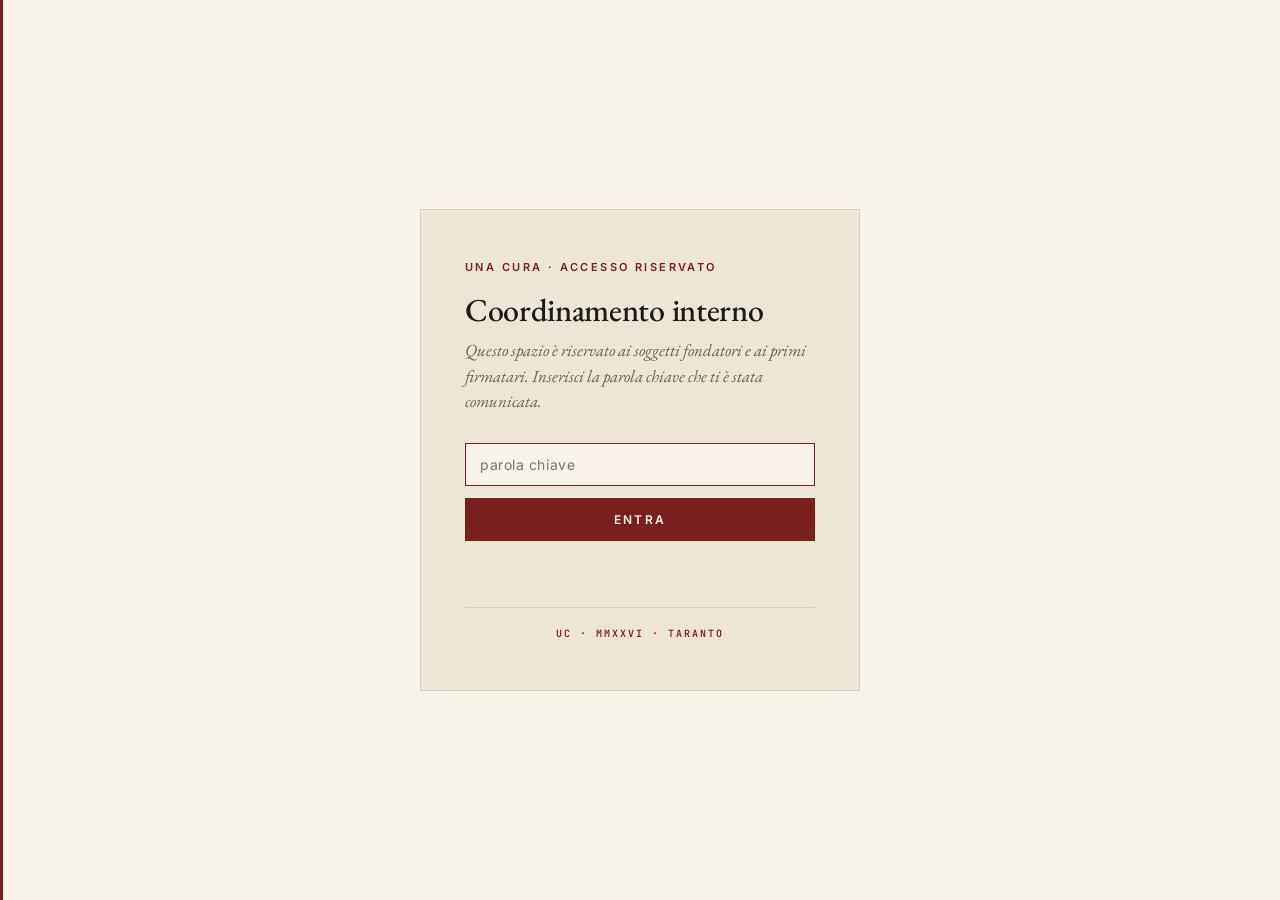
==== commit 61b6d97e: "Add files via upload" ====
--- a/index.html
+++ b/index.html
@@ -9,6 +9,7 @@
 <link rel="preconnect" href="https://fonts.gstatic.com" crossorigin>
 <link href="https://fonts.googleapis.com/css2?family=EB+Garamond:ital,wght@0,400;0,500;0,600;1,400;1,500&family=Inter:wght@400;500;600&family=JetBrains+Mono:wght@500;600&display=swap" rel="stylesheet">
 <link rel="stylesheet" href="css/style.css">
+<script src="js/gate.js"></script>
 </head>
 <body>
 
